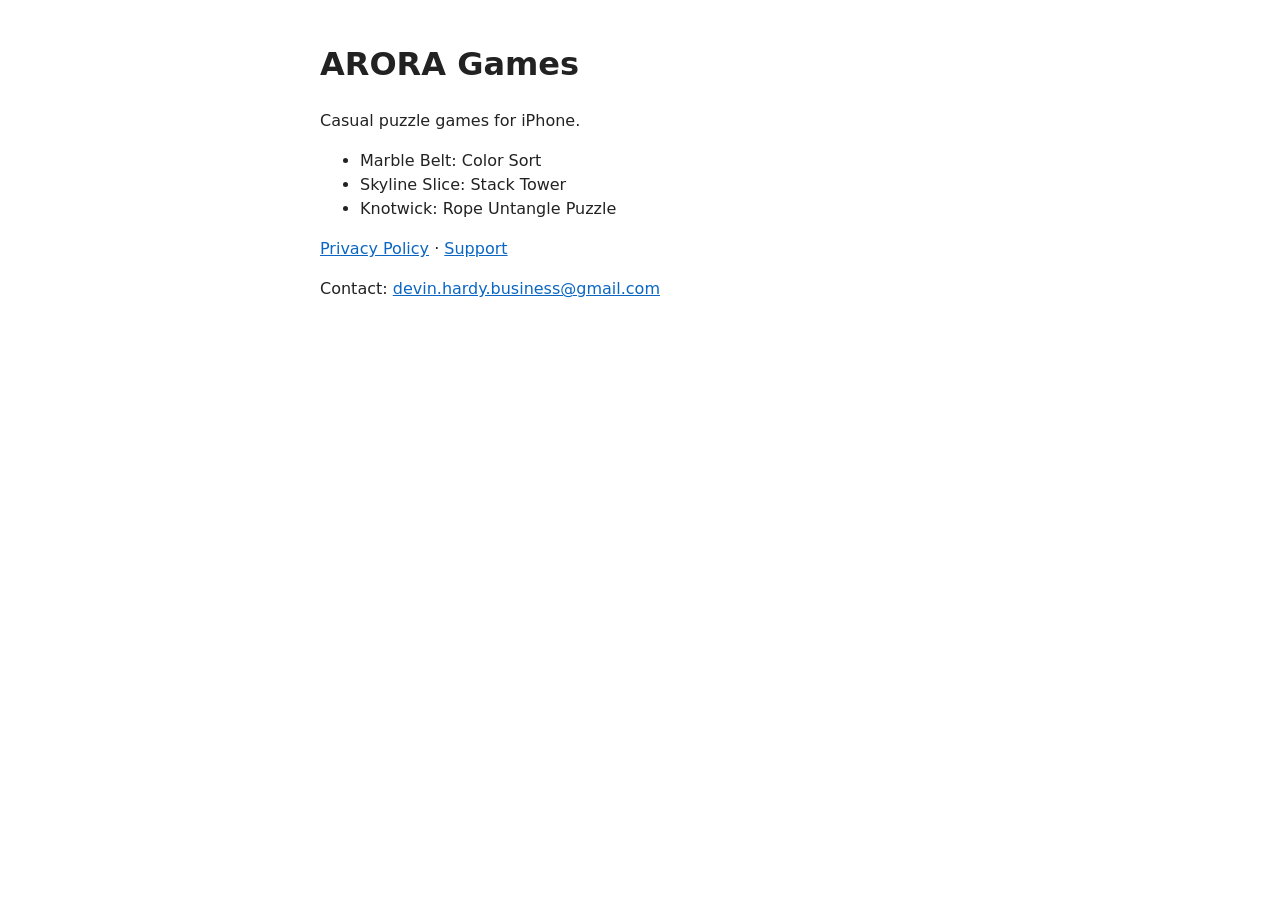
==== index.html @ ef2a5edf "Add privacy and support pages" ====
<!doctype html><html lang="en"><head><meta charset="utf-8"><meta name="viewport" content="width=device-width,initial-scale=1"><title>ARORA Games</title>
<style>body{font-family:-apple-system,system-ui,sans-serif;max-width:640px;margin:40px auto;padding:0 20px;line-height:1.5;color:#222}a{color:#0a66c2}</style></head>
<body><h1>ARORA Games</h1><p>Casual puzzle games for iPhone.</p>
<ul><li>Marble Belt: Color Sort</li><li>Skyline Slice: Stack Tower</li><li>Knotwick: Rope Untangle Puzzle</li></ul>
<p><a href="privacy.html">Privacy Policy</a> · <a href="support.html">Support</a></p>
<p>Contact: <a href="mailto:devin.hardy.business@gmail.com">devin.hardy.business@gmail.com</a></p></body></html>
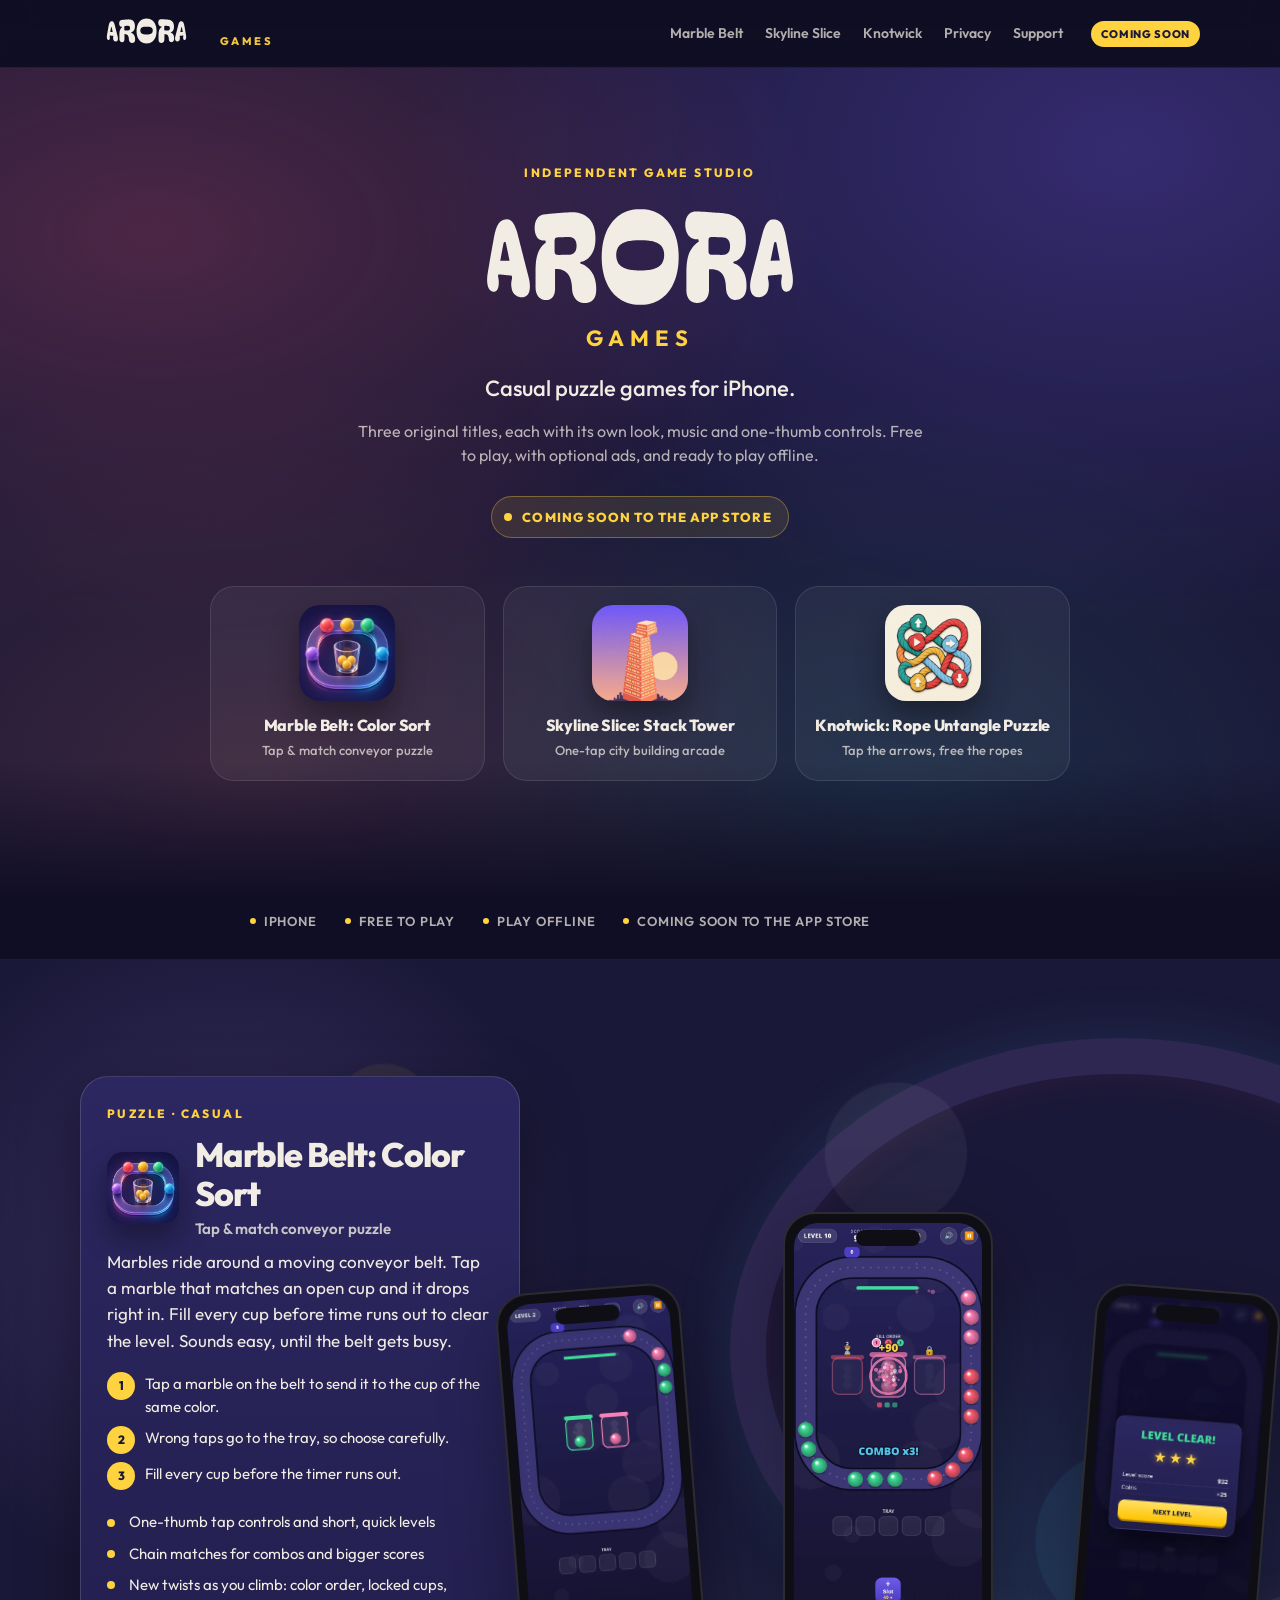
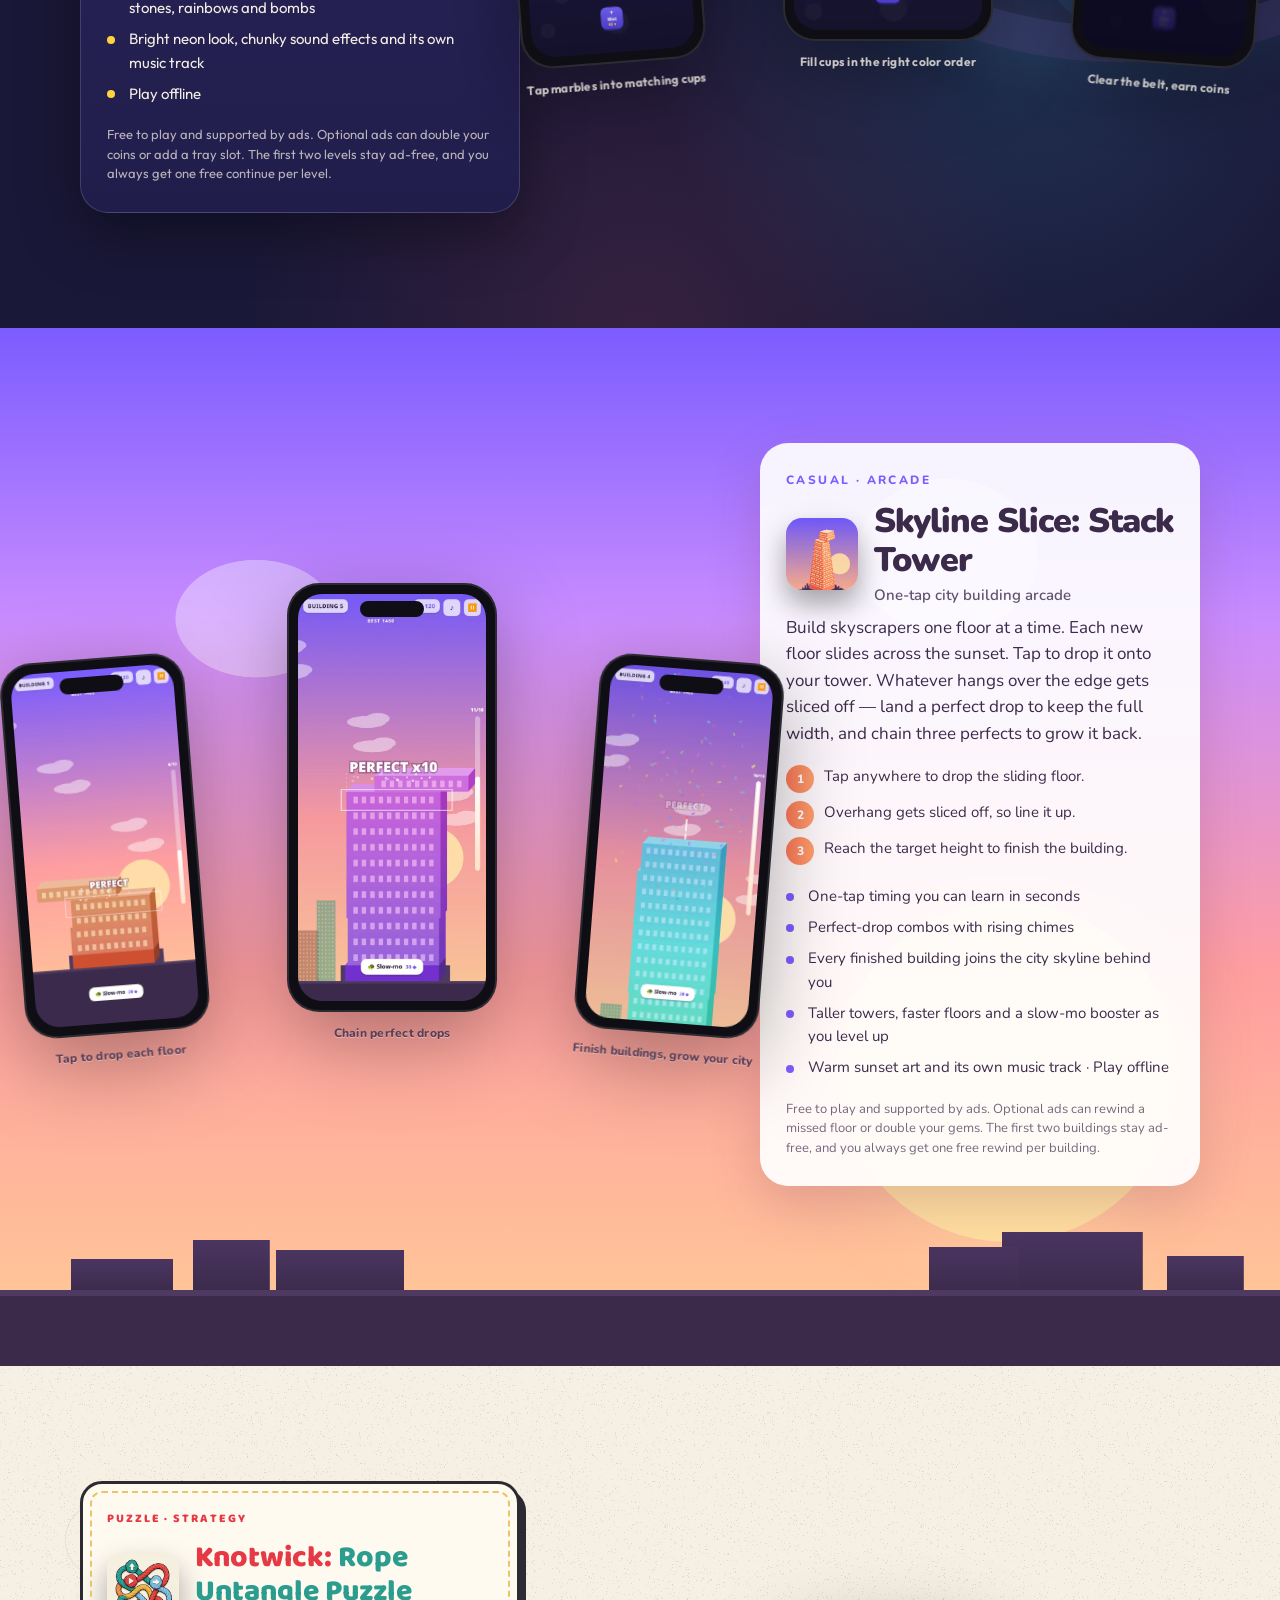
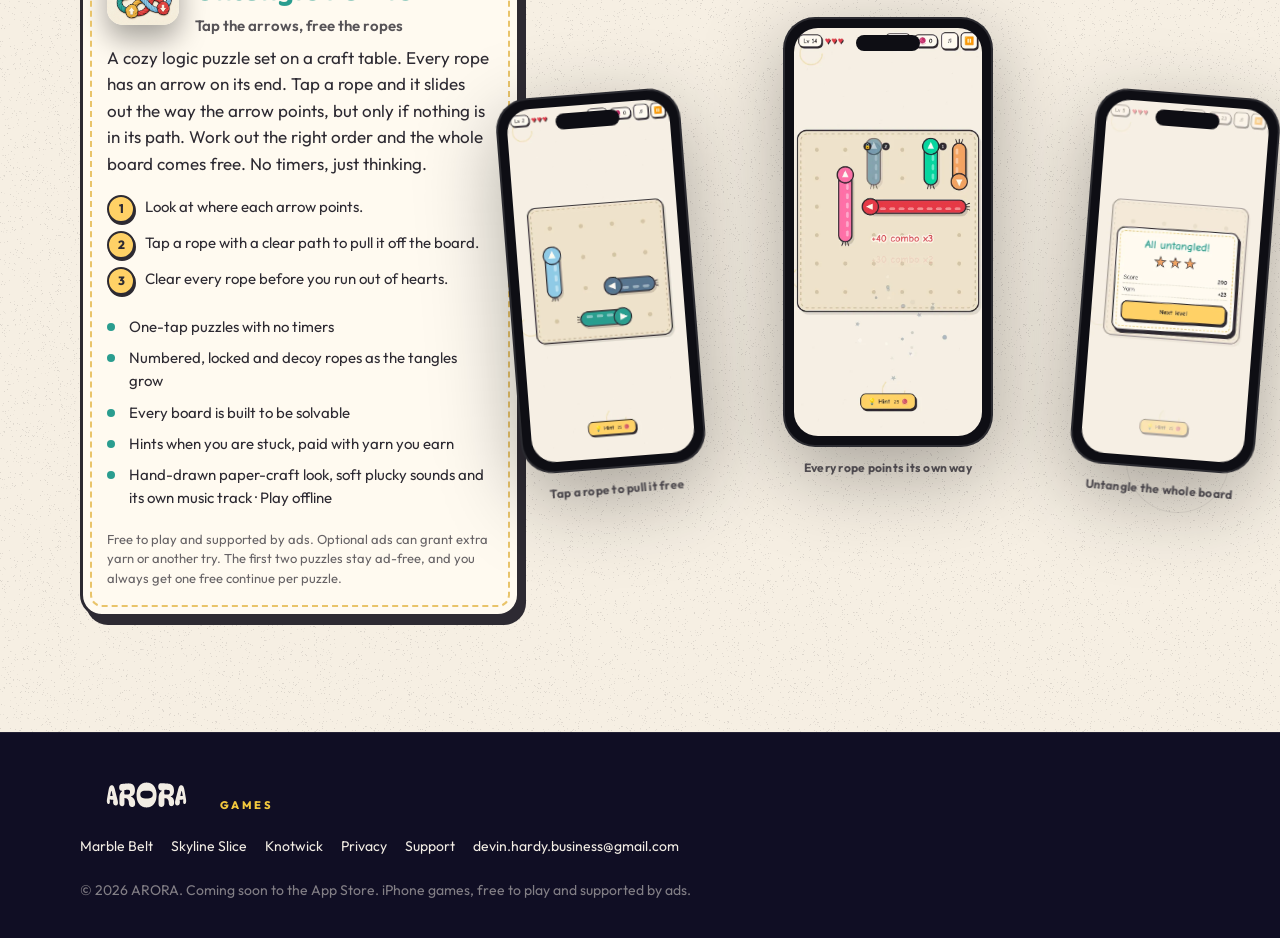
==== commit 5f6a1c6b: "Redesign site" ====
--- a/index.html
+++ b/index.html
@@ -1,6 +1,277 @@
-<!doctype html><html lang="en"><head><meta charset="utf-8"><meta name="viewport" content="width=device-width,initial-scale=1"><title>ARORA Games</title>
-<style>body{font-family:-apple-system,system-ui,sans-serif;max-width:640px;margin:40px auto;padding:0 20px;line-height:1.5;color:#222}a{color:#0a66c2}</style></head>
-<body><h1>ARORA Games</h1><p>Casual puzzle games for iPhone.</p>
-<ul><li>Marble Belt: Color Sort</li><li>Skyline Slice: Stack Tower</li><li>Knotwick: Rope Untangle Puzzle</li></ul>
-<p><a href="privacy.html">Privacy Policy</a> · <a href="support.html">Support</a></p>
-<p>Contact: <a href="mailto:devin.hardy.business@gmail.com">devin.hardy.business@gmail.com</a></p></body></html>
+<!doctype html>
+<html lang="en">
+<head>
+  <meta charset="utf-8">
+  <meta name="viewport" content="width=device-width, initial-scale=1">
+  <title>ARORA Games — Casual puzzles for iPhone</title>
+  <meta name="description" content="ARORA Games makes original casual puzzle games for iPhone: Marble Belt, Skyline Slice and Knotwick. Coming soon to the App Store.">
+  <link rel="canonical" href="https://1arora1.github.io/">
+  <meta property="og:type" content="website">
+  <meta property="og:title" content="ARORA Games — Casual puzzles for iPhone">
+  <meta property="og:description" content="Three original casual puzzle games for iPhone. Coming soon to the App Store.">
+  <meta property="og:url" content="https://1arora1.github.io/">
+  <meta property="og:image" content="https://1arora1.github.io/og.jpg">
+  <meta name="twitter:card" content="summary_large_image">
+  <meta name="theme-color" content="#1a1838">
+  <link rel="icon" href="favicon.svg" type="image/svg+xml">
+  <link rel="icon" href="favicon-32.png" sizes="32x32" type="image/png">
+  <link rel="apple-touch-icon" href="apple-touch-icon.png">
+  <link rel="preconnect" href="https://fonts.googleapis.com">
+  <link rel="preconnect" href="https://fonts.gstatic.com" crossorigin>
+  <link href="https://fonts.googleapis.com/css2?family=Baloo+2:wght@700;800&family=Nunito:wght@600;700;800;900&family=Outfit:wght@400;500;600;700;800&display=swap" rel="stylesheet">
+  <link rel="stylesheet" href="site.css">
+</head>
+<body>
+  <a class="skip" href="#main">Skip to content</a>
+  <header class="nav">
+    <div class="nav-inner">
+      <a class="brand" href="index.html" aria-label="ARORA Games home">
+        <span class="wordmark" aria-hidden="true"></span>
+        <small>Games</small>
+      </a>
+      <button class="nav-toggle" type="button" aria-expanded="false" aria-controls="nav-links" aria-label="Open menu"><span></span></button>
+      <ul class="nav-links" id="nav-links">
+        <li><a href="#marble-belt">Marble Belt</a></li>
+        <li><a href="#skyline-slice">Skyline Slice</a></li>
+        <li><a href="#knotwick">Knotwick</a></li>
+        <li><a href="privacy.html">Privacy</a></li>
+        <li><a href="support.html">Support</a></li>
+        <li><span class="soon-chip">Coming soon</span></li>
+      </ul>
+    </div>
+  </header>
+
+  <main id="main">
+    <section class="hero">
+      <div class="wrap hero-inner">
+        <p class="kicker">Independent game studio</p>
+        <div class="wordmark wordmark-lg hero-mark" role="img" aria-label="ARORA"></div>
+        <h1>Games</h1>
+        <p class="lede">Casual puzzle games for iPhone.</p>
+        <p class="sublede">Three original titles, each with its own look, music and one-thumb controls. Free to play, with optional ads, and ready to play offline.</p>
+        <p class="badge-soon"><span class="dot" aria-hidden="true"></span> Coming soon to the App Store</p>
+        <ul class="game-jump" id="games">
+          <li class="reveal">
+            <a href="#marble-belt">
+              <img class="icon-app" src="icon-marble-belt.webp" width="96" height="96" alt="">
+              <div>
+                <strong>Marble Belt: Color Sort</strong>
+                <span>Tap &amp; match conveyor puzzle</span>
+              </div>
+            </a>
+          </li>
+          <li class="reveal">
+            <a href="#skyline-slice">
+              <img class="icon-app" src="icon-skyline-slice.webp" width="96" height="96" alt="">
+              <div>
+                <strong>Skyline Slice: Stack Tower</strong>
+                <span>One-tap city building arcade</span>
+              </div>
+            </a>
+          </li>
+          <li class="reveal">
+            <a href="#knotwick">
+              <img class="icon-app" src="icon-knotwick.webp" width="96" height="96" alt="">
+              <div>
+                <strong>Knotwick: Rope Untangle Puzzle</strong>
+                <span>Tap the arrows, free the ropes</span>
+              </div>
+            </a>
+          </li>
+        </ul>
+      </div>
+    </section>
+
+    <div class="facts">
+      <ul class="wrap">
+        <li>iPhone</li>
+        <li>Free to play</li>
+        <li>Play offline</li>
+        <li>Coming soon to the App Store</li>
+      </ul>
+    </div>
+
+    <section class="game theme-mb" id="marble-belt" aria-labelledby="mb-title">
+      <div class="belt" aria-hidden="true"></div>
+      <div class="bokeh" aria-hidden="true"></div>
+      <div class="wrap game-grid">
+        <div class="copy">
+          <p class="kicker">Puzzle · Casual</p>
+          <div class="game-head">
+            <img class="icon-app" src="icon-marble-belt.webp" width="72" height="72" alt="">
+            <div>
+              <h2 id="mb-title">Marble Belt: Color Sort</h2>
+              <p>Tap &amp; match conveyor puzzle</p>
+            </div>
+          </div>
+          <p class="deck">Marbles ride around a moving conveyor belt. Tap a marble that matches an open cup and it drops right in. Fill every cup before time runs out to clear the level. Sounds easy, until the belt gets busy.</p>
+          <ol class="howto">
+            <li><span class="n">1</span><span>Tap a marble on the belt to send it to the cup of the same color.</span></li>
+            <li><span class="n">2</span><span>Wrong taps go to the tray, so choose carefully.</span></li>
+            <li><span class="n">3</span><span>Fill every cup before the timer runs out.</span></li>
+          </ol>
+          <ul class="features">
+            <li>One-thumb tap controls and short, quick levels</li>
+            <li>Chain matches for combos and bigger scores</li>
+            <li>New twists as you climb: color order, locked cups, stones, rainbows and bombs</li>
+            <li>Bright neon look, chunky sound effects and its own music track</li>
+            <li>Play offline</li>
+          </ul>
+          <p class="fine">Free to play and supported by ads. Optional ads can double your coins or add a tray slot. The first two levels stay ad-free, and you always get one free continue per level.</p>
+        </div>
+        <div class="phones" aria-label="Marble Belt screenshots">
+          <figure class="device">
+            <div class="frame">
+              <span class="island" aria-hidden="true"></span>
+              <img src="mb-1.webp" width="540" height="1173" alt="Marble Belt: colored marbles travel a neon conveyor around two matching cups.">
+            </div>
+            <figcaption>Tap marbles into matching cups</figcaption>
+          </figure>
+          <figure class="device">
+            <div class="frame">
+              <span class="island" aria-hidden="true"></span>
+              <img src="mb-3.webp" width="540" height="1173" alt="Marble Belt: numbered cups that must be filled in color order.">
+            </div>
+            <figcaption>Fill cups in the right color order</figcaption>
+          </figure>
+          <figure class="device">
+            <div class="frame">
+              <span class="island" aria-hidden="true"></span>
+              <img src="mb-5.webp" width="540" height="1173" alt="Marble Belt: a cleared belt and coins earned after a win.">
+            </div>
+            <figcaption>Clear the belt, earn coins</figcaption>
+          </figure>
+        </div>
+      </div>
+    </section>
+
+    <section class="game theme-sky" id="skyline-slice" aria-labelledby="sky-title">
+      <div class="clouds" aria-hidden="true"></div>
+      <div class="sun" aria-hidden="true"></div>
+      <div class="skyline-sil" aria-hidden="true"></div>
+      <div class="ground" aria-hidden="true"></div>
+      <div class="wrap game-grid flip">
+        <div class="copy">
+          <p class="kicker">Casual · Arcade</p>
+          <div class="game-head">
+            <img class="icon-app" src="icon-skyline-slice.webp" width="72" height="72" alt="">
+            <div>
+              <h2 id="sky-title">Skyline Slice: Stack Tower</h2>
+              <p>One-tap city building arcade</p>
+            </div>
+          </div>
+          <p class="deck">Build skyscrapers one floor at a time. Each new floor slides across the sunset. Tap to drop it onto your tower. Whatever hangs over the edge gets sliced off — land a perfect drop to keep the full width, and chain three perfects to grow it back.</p>
+          <ol class="howto">
+            <li><span class="n">1</span><span>Tap anywhere to drop the sliding floor.</span></li>
+            <li><span class="n">2</span><span>Overhang gets sliced off, so line it up.</span></li>
+            <li><span class="n">3</span><span>Reach the target height to finish the building.</span></li>
+          </ol>
+          <ul class="features">
+            <li>One-tap timing you can learn in seconds</li>
+            <li>Perfect-drop combos with rising chimes</li>
+            <li>Every finished building joins the city skyline behind you</li>
+            <li>Taller towers, faster floors and a slow-mo booster as you level up</li>
+            <li>Warm sunset art and its own music track · Play offline</li>
+          </ul>
+          <p class="fine">Free to play and supported by ads. Optional ads can rewind a missed floor or double your gems. The first two buildings stay ad-free, and you always get one free rewind per building.</p>
+        </div>
+        <div class="phones" aria-label="Skyline Slice screenshots">
+          <figure class="device">
+            <div class="frame">
+              <span class="island" aria-hidden="true"></span>
+              <img src="sky-1.webp" width="540" height="1173" alt="Skyline Slice: a coral tower against a sunset sky, with a perfect drop.">
+            </div>
+            <figcaption>Tap to drop each floor</figcaption>
+          </figure>
+          <figure class="device">
+            <div class="frame">
+              <span class="island" aria-hidden="true"></span>
+              <img src="sky-3.webp" width="540" height="1173" alt="Skyline Slice: chaining perfect drops to keep the tower wide.">
+            </div>
+            <figcaption>Chain perfect drops</figcaption>
+          </figure>
+          <figure class="device">
+            <div class="frame">
+              <span class="island" aria-hidden="true"></span>
+              <img src="sky-5.webp" width="540" height="1173" alt="Skyline Slice: a finished building joining a growing city skyline.">
+            </div>
+            <figcaption>Finish buildings, grow your city</figcaption>
+          </figure>
+        </div>
+      </div>
+    </section>
+
+    <section class="game theme-kn" id="knotwick" aria-labelledby="kn-title">
+      <div class="doodle" aria-hidden="true"></div>
+      <div class="wrap game-grid">
+        <div class="copy">
+          <p class="kicker">Puzzle · Strategy</p>
+          <div class="game-head">
+            <img class="icon-app" src="icon-knotwick.webp" width="72" height="72" alt="">
+            <div>
+              <h2 id="kn-title">Knotwick: <span>Rope Untangle Puzzle</span></h2>
+              <p>Tap the arrows, free the ropes</p>
+            </div>
+          </div>
+          <p class="deck">A cozy logic puzzle set on a craft table. Every rope has an arrow on its end. Tap a rope and it slides out the way the arrow points, but only if nothing is in its path. Work out the right order and the whole board comes free. No timers, just thinking.</p>
+          <ol class="howto">
+            <li><span class="n">1</span><span>Look at where each arrow points.</span></li>
+            <li><span class="n">2</span><span>Tap a rope with a clear path to pull it off the board.</span></li>
+            <li><span class="n">3</span><span>Clear every rope before you run out of hearts.</span></li>
+          </ol>
+          <ul class="features">
+            <li>One-tap puzzles with no timers</li>
+            <li>Numbered, locked and decoy ropes as the tangles grow</li>
+            <li>Every board is built to be solvable</li>
+            <li>Hints when you are stuck, paid with yarn you earn</li>
+            <li>Hand-drawn paper-craft look, soft plucky sounds and its own music track · Play offline</li>
+          </ul>
+          <p class="fine">Free to play and supported by ads. Optional ads can grant extra yarn or another try. The first two puzzles stay ad-free, and you always get one free continue per puzzle.</p>
+        </div>
+        <div class="phones" aria-label="Knotwick screenshots">
+          <figure class="device">
+            <div class="frame">
+              <span class="island" aria-hidden="true"></span>
+              <img src="kn-1.webp" width="540" height="1173" alt="Knotwick: three colored ropes with arrows on a stitched craft board.">
+            </div>
+            <figcaption>Tap a rope to pull it free</figcaption>
+          </figure>
+          <figure class="device">
+            <div class="frame">
+              <span class="island" aria-hidden="true"></span>
+              <img src="kn-3.webp" width="540" height="1173" alt="Knotwick: ropes pointing in mixed directions on a later board.">
+            </div>
+            <figcaption>Every rope points its own way</figcaption>
+          </figure>
+          <figure class="device">
+            <div class="frame">
+              <span class="island" aria-hidden="true"></span>
+              <img src="kn-5.webp" width="540" height="1173" alt="Knotwick: a larger tangle cleared from the craft table.">
+            </div>
+            <figcaption>Untangle the whole board</figcaption>
+          </figure>
+        </div>
+      </div>
+    </section>
+  </main>
+
+  <footer class="footer">
+    <div class="wrap footer-inner">
+      <a class="brand" href="index.html" aria-label="ARORA Games home">
+        <span class="wordmark" aria-hidden="true"></span>
+        <small>Games</small>
+      </a>
+      <nav class="footer-links" aria-label="Footer">
+        <a href="#marble-belt">Marble Belt</a>
+        <a href="#skyline-slice">Skyline Slice</a>
+        <a href="#knotwick">Knotwick</a>
+        <a href="privacy.html">Privacy</a>
+        <a href="support.html">Support</a>
+        <a href="mailto:devin.hardy.business@gmail.com">devin.hardy.business@gmail.com</a>
+      </nav>
+      <p class="legal">© 2026 ARORA. Coming soon to the App Store. iPhone games, free to play and supported by ads.</p>
+    </div>
+  </footer>
+  <script src="site.js"></script>
+</body>
+</html>
--- a/site.css
+++ b/site.css
@@ -0,0 +1,860 @@
+/* ARORA Games — studio site */
+
+:root {
+  --studio: #1a1838;
+  --studio-deep: #100e24;
+  --studio-card: #2c2760;
+  --cream: #f2ede4;
+  --cream-dim: rgba(242, 237, 228, .72);
+  --gold: #ffd23f;
+  --gold-deep: #ffc300;
+  --ink: #1a1838;
+  --mb-pink: #ff5d73;
+  --mb-cyan: #4cc9f0;
+  --mb-lilac: #b388ff;
+  --mb-green: #3ddc97;
+  --mb-purple: #6c5ce7;
+  --sky-coral: #ff7a59;
+  --sky-coral-2: #ff9e6d;
+  --sky-purple: #7b5cff;
+  --sky-plum: #3b2a4a;
+  --sky-peach: #ffb38a;
+  --sky-sun: #ffe3a0;
+  --sky-mid: #ff9ea0;
+  --sky-top: #7b5cff;
+  --sky-bot: #ffcd96;
+  --kn-paper: #f6efe3;
+  --kn-ink: #2d2a32;
+  --kn-red: #e63946;
+  --kn-teal: #2a9d8f;
+  --kn-yellow: #ffd166;
+  --kn-board: #efe2cb;
+  --kn-cream: #fffaf0;
+  --font: "Outfit", system-ui, -apple-system, "Segoe UI", sans-serif;
+  --font-sky: "Nunito", "Outfit", system-ui, sans-serif;
+  --font-kn: "Baloo 2", "Outfit", ui-rounded, system-ui, sans-serif;
+  --wrap: 1120px;
+  --nav-h: 68px;
+  --ease: cubic-bezier(.22, 1, .36, 1);
+  --shadow-phone: 0 28px 60px rgba(0, 0, 0, .38);
+}
+
+*,
+*::before,
+*::after { box-sizing: border-box; }
+
+html { scroll-behavior: smooth; scroll-padding-top: calc(var(--nav-h) + 12px); }
+
+body {
+  margin: 0;
+  font-family: var(--font);
+  font-size: 17px;
+  line-height: 1.55;
+  color: var(--cream);
+  background: var(--studio-deep);
+  -webkit-font-smoothing: antialiased;
+  text-rendering: optimizeLegibility;
+  overflow-x: hidden;
+}
+
+img { max-width: 100%; height: auto; display: block; }
+
+a { color: inherit; }
+
+:focus-visible {
+  outline: 2px solid var(--gold);
+  outline-offset: 3px;
+}
+
+.skip {
+  position: absolute;
+  left: 12px;
+  top: -48px;
+  z-index: 80;
+  background: var(--gold);
+  color: var(--studio);
+  font-weight: 800;
+  padding: 8px 14px;
+  border-radius: 8px;
+}
+.skip:focus { top: 12px; }
+
+/* ---------- Wordmark ---------- */
+.wordmark {
+  display: inline-block;
+  width: 132px;
+  height: 28px;
+  background: currentColor;
+  -webkit-mask: url("arora-wordmark.svg") center / contain no-repeat;
+  mask: url("arora-wordmark.svg") center / contain no-repeat;
+  vertical-align: middle;
+}
+.wordmark-lg {
+  width: min(86vw, 420px);
+  height: clamp(56px, 14vw, 108px);
+}
+
+/* ---------- Nav ---------- */
+.nav {
+  position: sticky;
+  top: 0;
+  z-index: 50;
+  height: var(--nav-h);
+  display: flex;
+  align-items: center;
+  background: rgba(16, 14, 36, .86);
+  backdrop-filter: blur(16px);
+  -webkit-backdrop-filter: blur(16px);
+  border-bottom: 1px solid rgba(255, 255, 255, .08);
+}
+.nav-inner {
+  width: min(100% - 32px, var(--wrap));
+  margin: 0 auto;
+  display: flex;
+  align-items: center;
+  justify-content: space-between;
+  gap: 16px;
+}
+.brand {
+  display: flex;
+  align-items: baseline;
+  gap: 8px;
+  color: var(--cream);
+  text-decoration: none;
+  flex-shrink: 0;
+}
+.brand small {
+  font-size: 11px;
+  font-weight: 800;
+  letter-spacing: .22em;
+  text-transform: uppercase;
+  color: var(--gold);
+  opacity: .95;
+}
+.nav-links {
+  display: flex;
+  align-items: center;
+  gap: 4px 18px;
+  list-style: none;
+  margin: 0;
+  padding: 0;
+  font-size: 14px;
+  font-weight: 600;
+}
+.nav-links a {
+  text-decoration: none;
+  color: var(--cream-dim);
+  padding: 6px 2px;
+  transition: color .2s;
+}
+.nav-links a:hover { color: var(--cream); }
+.nav-links .soon-chip {
+  margin-left: 8px;
+  font-size: 11px;
+  font-weight: 800;
+  letter-spacing: .06em;
+  text-transform: uppercase;
+  color: var(--studio);
+  background: var(--gold);
+  border-radius: 999px;
+  padding: 6px 10px;
+}
+.nav-toggle {
+  display: none;
+  width: 44px;
+  height: 44px;
+  border: 0;
+  background: transparent;
+  color: var(--cream);
+  border-radius: 10px;
+  cursor: pointer;
+}
+.nav-toggle span,
+.nav-toggle span::before,
+.nav-toggle span::after {
+  display: block;
+  width: 20px;
+  height: 2px;
+  background: currentColor;
+  position: relative;
+  margin: 0 auto;
+  border-radius: 1px;
+}
+.nav-toggle span::before,
+.nav-toggle span::after {
+  content: "";
+  position: absolute;
+  left: 0;
+}
+.nav-toggle span::before { top: -6px; }
+.nav-toggle span::after { top: 6px; }
+
+.nav.is-open .nav-toggle span { background: transparent; }
+.nav.is-open .nav-toggle span::before { top: 0; transform: rotate(45deg); }
+.nav.is-open .nav-toggle span::after { top: 0; transform: rotate(-45deg); }
+.nav-toggle span,
+.nav-toggle span::before,
+.nav-toggle span::after { transition: transform .2s ease, top .2s ease, background .2s ease; }
+
+@media (max-width: 800px) {
+  .nav-toggle { display: block; }
+  .nav-links {
+    display: none;
+    position: absolute;
+    top: var(--nav-h);
+    left: 0;
+    right: 0;
+    flex-direction: column;
+    align-items: stretch;
+    gap: 0;
+    padding: 8px 16px 18px;
+    background: #100e24;
+    border-bottom: 1px solid rgba(255, 255, 255, .08);
+    box-shadow: 0 18px 36px rgba(0, 0, 0, .45);
+    z-index: 60;
+  }
+  .nav.is-open .nav-links { display: flex; }
+  .nav-links a { padding: 12px 8px; }
+  .nav-links .soon-chip { margin: 10px 8px 4px; text-align: center; align-self: flex-start; }
+}
+
+/* ---------- Shared layout ---------- */
+.wrap { width: min(100% - 40px, var(--wrap)); margin-inline: auto; }
+
+.kicker {
+  font-size: 12px;
+  font-weight: 800;
+  letter-spacing: .2em;
+  text-transform: uppercase;
+  margin: 0 0 12px;
+}
+
+/* ---------- Hero ---------- */
+.hero {
+  position: relative;
+  overflow: hidden;
+  padding: clamp(36px, 8vw, 96px) 0 clamp(56px, 10vw, 120px);
+  background:
+    radial-gradient(ellipse at 12% 20%, rgba(255, 93, 115, .22), transparent 42%),
+    radial-gradient(ellipse at 88% 10%, rgba(123, 92, 255, .28), transparent 45%),
+    radial-gradient(ellipse at 70% 90%, rgba(42, 157, 143, .16), transparent 40%),
+    radial-gradient(ellipse at 20% 85%, rgba(255, 122, 89, .14), transparent 40%),
+    var(--studio);
+}
+.hero::after {
+  content: "";
+  position: absolute;
+  inset: auto 0 0;
+  height: 140px;
+  background: linear-gradient(to bottom, transparent, var(--studio-deep));
+  pointer-events: none;
+}
+.hero-inner { position: relative; z-index: 1; text-align: center; }
+.hero .kicker { color: var(--gold); }
+.hero-mark { color: var(--cream); margin: 8px auto 10px; }
+.hero h1 {
+  margin: 0 0 18px;
+  font-size: clamp(18px, 2.4vw, 22px);
+  font-weight: 700;
+  letter-spacing: .28em;
+  text-transform: uppercase;
+  color: var(--gold);
+}
+.lede {
+  margin: 0 auto 14px;
+  max-width: 28em;
+  font-size: clamp(18px, 2.4vw, 22px);
+  font-weight: 500;
+  color: var(--cream);
+  line-height: 1.45;
+}
+.sublede {
+  margin: 0 auto 28px;
+  max-width: 36em;
+  color: var(--cream-dim);
+  font-size: 16px;
+}
+.badge-soon {
+  display: inline-flex;
+  align-items: center;
+  gap: 10px;
+  margin: 0 auto 48px;
+  padding: 10px 16px 10px 12px;
+  border-radius: 999px;
+  border: 1px solid rgba(255, 210, 63, .35);
+  background: rgba(255, 210, 63, .1);
+  color: var(--gold);
+  font-size: 13px;
+  font-weight: 800;
+  letter-spacing: .08em;
+  text-transform: uppercase;
+}
+.badge-soon .dot {
+  width: 8px;
+  height: 8px;
+  border-radius: 50%;
+  background: var(--gold);
+  box-shadow: 0 0 0 0 rgba(255, 210, 63, .7);
+  animation: pulse 2.2s ease-out infinite;
+}
+@keyframes pulse {
+  0% { box-shadow: 0 0 0 0 rgba(255, 210, 63, .55); }
+  70% { box-shadow: 0 0 0 10px rgba(255, 210, 63, 0); }
+  100% { box-shadow: 0 0 0 0 rgba(255, 210, 63, 0); }
+}
+
+.game-jump {
+  list-style: none;
+  margin: 0 auto;
+  padding: 0;
+  display: grid;
+  grid-template-columns: repeat(3, minmax(0, 1fr));
+  gap: 18px;
+  max-width: 860px;
+}
+.game-jump a {
+  text-decoration: none;
+  color: var(--cream);
+  display: flex;
+  flex-direction: column;
+  align-items: center;
+  gap: 12px;
+  padding: 18px 12px 20px;
+  border-radius: 24px;
+  background: rgba(255, 255, 255, .05);
+  border: 1px solid rgba(255, 255, 255, .1);
+  transition: transform .35s var(--ease), background .25s, border-color .25s;
+}
+.game-jump a:hover {
+  transform: translateY(-6px);
+  background: rgba(255, 255, 255, .09);
+  border-color: rgba(255, 255, 255, .2);
+}
+.icon-app {
+  width: 96px;
+  height: 96px;
+  border-radius: 22%;
+  object-fit: cover;
+  box-shadow: 0 14px 28px rgba(0, 0, 0, .35);
+}
+.game-jump strong {
+  display: block;
+  font-size: 16px;
+  font-weight: 800;
+  letter-spacing: -.01em;
+  text-align: center;
+}
+.game-jump span {
+  display: block;
+  margin-top: 2px;
+  font-size: 13px;
+  font-weight: 500;
+  color: var(--cream-dim);
+  text-align: center;
+}
+
+@media (max-width: 700px) {
+  .game-jump { grid-template-columns: 1fr; max-width: 400px; }
+  .game-jump a {
+    flex-direction: row;
+    text-align: left;
+    padding: 14px 16px;
+    gap: 16px;
+  }
+  .game-jump a > div { text-align: left; }
+  .game-jump strong, .game-jump span { text-align: left; }
+  .icon-app { width: 72px; height: 72px; }
+}
+
+/* ---------- Facts strip ---------- */
+.facts {
+  background: var(--studio-deep);
+  padding: 10px 0 28px;
+  border-bottom: 1px solid rgba(255, 255, 255, .06);
+}
+.facts ul {
+  list-style: none;
+  margin: 0;
+  padding: 0;
+  display: flex;
+  flex-wrap: wrap;
+  justify-content: center;
+  gap: 10px 28px;
+  color: var(--cream-dim);
+  font-size: 13px;
+  font-weight: 600;
+  letter-spacing: .06em;
+  text-transform: uppercase;
+}
+.facts li { display: flex; align-items: center; gap: 8px; }
+.facts li::before {
+  content: "";
+  width: 6px;
+  height: 6px;
+  border-radius: 50%;
+  background: var(--gold);
+  flex-shrink: 0;
+}
+
+/* ---------- Game sections ---------- */
+.game {
+  position: relative;
+  overflow: hidden;
+  padding: clamp(64px, 9vw, 120px) 0;
+}
+.game > .wrap {
+  position: relative;
+  z-index: 2;
+}
+.game-grid {
+  position: relative;
+  z-index: 2;
+  display: grid;
+  grid-template-columns: minmax(280px, 440px) minmax(0, 1fr);
+  gap: clamp(28px, 4.5vw, 56px);
+  align-items: center;
+}
+.game-grid.flip { grid-template-columns: minmax(0, 1fr) minmax(280px, 440px); }
+.game-grid.flip .copy { order: 2; }
+
+.game-head {
+  display: flex;
+  align-items: center;
+  gap: 16px;
+  margin-bottom: 8px;
+}
+.game-head .icon-app { width: 72px; height: 72px; flex-shrink: 0; }
+.game-head > div { min-width: 0; }
+.game-head h2 {
+  margin: 0;
+  font-size: clamp(24px, 3.1vw, 34px);
+  font-weight: 800;
+  letter-spacing: -.03em;
+  line-height: 1.15;
+}
+.theme-kn .game-head h2 {
+  font-size: clamp(22px, 2.8vw, 30px);
+  letter-spacing: 0;
+}
+.game-head p {
+  margin: 4px 0 0;
+  font-size: 15px;
+  font-weight: 600;
+  opacity: .8;
+}
+.deck {
+  margin: 0 0 18px;
+  font-size: 17px;
+  line-height: 1.55;
+}
+.howto { margin: 0 0 20px; padding: 0; list-style: none; }
+.howto li {
+  display: grid;
+  grid-template-columns: 28px 1fr;
+  gap: 10px;
+  align-items: start;
+  margin: 0 0 8px;
+  font-size: 15px;
+}
+.howto .n {
+  width: 28px;
+  height: 28px;
+  border-radius: 50%;
+  display: grid;
+  place-items: center;
+  font-size: 12px;
+  font-weight: 800;
+}
+.features {
+  display: grid;
+  gap: 8px;
+  margin: 0 0 20px;
+  padding: 0;
+  list-style: none;
+  font-size: 15px;
+}
+.features li {
+  padding-left: 22px;
+  position: relative;
+}
+.features li::before {
+  content: "";
+  position: absolute;
+  left: 0;
+  top: .55em;
+  width: 8px;
+  height: 8px;
+  border-radius: 50%;
+}
+.fine {
+  margin: 0;
+  font-size: 13px;
+  line-height: 1.5;
+  opacity: .72;
+}
+
+/* phones */
+.phones {
+  display: flex;
+  align-items: flex-end;
+  justify-content: center;
+  gap: 10px;
+  min-width: 0;
+  padding: 8px 4px 4px;
+  perspective: 900px;
+}
+.device {
+  position: relative;
+  width: 30%;
+  max-width: 200px;
+  flex: 0 0 auto;
+  filter: drop-shadow(0 24px 40px rgba(0, 0, 0, .32));
+  transition: transform .45s var(--ease);
+}
+.device:nth-child(1) { transform: rotate(-4.5deg) translateY(18px); }
+.device:nth-child(2) { width: 34%; max-width: 220px; z-index: 2; transform: translateY(-4px); }
+.device:nth-child(3) { transform: rotate(4.5deg) translateY(18px); }
+.device:hover { transform: translateY(-8px) rotate(0) scale(1.03); z-index: 3; }
+.device figcaption {
+  margin-top: 12px;
+  text-align: center;
+  font-size: 12px;
+  font-weight: 700;
+  letter-spacing: .02em;
+  opacity: .8;
+}
+.frame {
+  position: relative;
+  background: #0e0e14;
+  border-radius: 32px;
+  padding: 9px;
+  border: 2px solid rgba(255, 255, 255, .12);
+}
+.frame img {
+  width: 100%;
+  aspect-ratio: 1320 / 2868;
+  object-fit: cover;
+  border-radius: 24px;
+  background: #111;
+}
+.island {
+  position: absolute;
+  top: 16px;
+  left: 50%;
+  transform: translateX(-50%);
+  width: 64px;
+  height: 16px;
+  background: #0e0e14;
+  border-radius: 20px;
+  z-index: 2;
+}
+
+@media (max-width: 900px) {
+  .game-grid,
+  .game-grid.flip { grid-template-columns: 1fr; }
+  .game-grid.flip .copy { order: 0; }
+  .phones {
+    justify-content: flex-start;
+    overflow-x: auto;
+    scroll-snap-type: x mandatory;
+    gap: 16px;
+    padding: 12px 8px 28px;
+    margin: 0 -20px;
+    padding-left: 20px;
+    padding-right: 20px;
+    -webkit-overflow-scrolling: touch;
+  }
+  .device,
+  .device:nth-child(1),
+  .device:nth-child(2),
+  .device:nth-child(3) {
+    width: 210px;
+    transform: none;
+    scroll-snap-align: center;
+  }
+  .device:hover { transform: none; }
+}
+
+/* ---------- Marble Belt theme ---------- */
+.theme-mb {
+  color: var(--cream);
+  background:
+    radial-gradient(circle at 18% 30%, rgba(179, 136, 255, .2), transparent 28%),
+    radial-gradient(circle at 80% 70%, rgba(76, 201, 240, .14), transparent 30%),
+    radial-gradient(circle at 50% 100%, rgba(255, 93, 115, .12), transparent 34%),
+    #1a1838;
+}
+.theme-mb .kicker { color: var(--gold); }
+.theme-mb .copy {
+  background: linear-gradient(#2c2760, #211d4b);
+  border: 1px solid rgba(255, 255, 255, .15);
+  border-radius: 28px;
+  padding: 28px 26px;
+  box-shadow: 0 20px 60px rgba(0, 0, 0, .4);
+}
+.theme-mb .howto .n {
+  background: var(--gold);
+  color: var(--studio);
+}
+.theme-mb .features li::before { background: var(--gold); }
+.theme-mb .belt {
+  position: absolute;
+  right: -18%;
+  top: 8%;
+  width: min(70vw, 780px);
+  aspect-ratio: 1.25;
+  border-radius: 50%;
+  border: 36px solid rgba(179, 136, 255, .13);
+  box-shadow:
+    0 0 60px rgba(76, 201, 240, .12),
+    inset 0 0 40px rgba(255, 93, 115, .08);
+  pointer-events: none;
+}
+.theme-mb .bokeh {
+  position: absolute;
+  inset: 0;
+  pointer-events: none;
+  background:
+    radial-gradient(circle at 12% 70%, rgba(255, 255, 255, .06) 0 40px, transparent 42px),
+    radial-gradient(circle at 70% 20%, rgba(255, 255, 255, .05) 0 70px, transparent 72px),
+    radial-gradient(circle at 88% 60%, rgba(76, 201, 240, .08) 0 90px, transparent 92px),
+    radial-gradient(circle at 30% 16%, rgba(255, 210, 63, .07) 0 50px, transparent 52px);
+}
+
+/* ---------- Skyline Slice theme ---------- */
+.theme-sky {
+  color: var(--sky-plum);
+  background: linear-gradient(180deg, #7b5cff 0%, #c98cff 28%, #ff9ea0 62%, #ffcd96 100%);
+  font-family: var(--font-sky);
+  padding-bottom: clamp(120px, 16vw, 180px);
+}
+.theme-sky .kicker { color: var(--sky-purple); }
+.theme-sky .game-head h2 { font-weight: 900; color: var(--sky-plum); }
+.theme-sky .copy {
+  background: rgba(255, 255, 255, .92);
+  border-radius: 28px;
+  padding: 28px 26px;
+  box-shadow: 0 18px 50px rgba(120, 60, 90, .22);
+}
+.theme-sky .howto .n {
+  background: linear-gradient(90deg, #ff7a59, #ff9e6d);
+  color: #fff;
+}
+.theme-sky .features li::before { background: var(--sky-purple); }
+.theme-sky .fine { opacity: .7; color: var(--sky-plum); }
+.theme-sky .device figcaption {
+  color: #3b2a4a;
+  text-shadow: 0 1px 0 rgba(255,255,255,.45);
+  font-weight: 800;
+}
+.sun, .clouds, .ground, .skyline-sil { z-index: 0; }
+.sun {
+  position: absolute;
+  right: 8%;
+  bottom: 12%;
+  width: min(38vw, 340px);
+  aspect-ratio: 1;
+  border-radius: 50%;
+  background: rgba(255, 227, 160, .9);
+  box-shadow: 0 0 80px rgba(255, 227, 160, .45);
+  pointer-events: none;
+}
+.clouds {
+  position: absolute;
+  inset: 0;
+  pointer-events: none;
+  background:
+    radial-gradient(ellipse at 20% 28%, rgba(255, 255, 255, .35) 0 80px, transparent 81px),
+    radial-gradient(ellipse at 32% 30%, rgba(255, 255, 255, .28) 0 60px, transparent 61px),
+    radial-gradient(ellipse at 74% 22%, rgba(255, 255, 255, .3) 0 90px, transparent 91px);
+}
+.ground {
+  position: absolute;
+  left: 0;
+  right: 0;
+  bottom: 0;
+  height: 70px;
+  background: #3b2a4a;
+  pointer-events: none;
+}
+.ground::before {
+  content: "";
+  position: absolute;
+  left: 0;
+  right: 0;
+  top: -6px;
+  height: 6px;
+  background: #4e3a60;
+}
+.skyline-sil {
+  position: absolute;
+  left: 0;
+  right: 0;
+  bottom: 70px;
+  height: 80px;
+  pointer-events: none;
+  background:
+    linear-gradient(#4a3560, #3b2a4a) left 6% bottom / 8% 46% no-repeat,
+    linear-gradient(#4a3560, #3b2a4a) left 16% bottom / 6% 70% no-repeat,
+    linear-gradient(#4a3560, #3b2a4a) left 24% bottom / 10% 58% no-repeat,
+    linear-gradient(#4a3560, #3b2a4a) left 78% bottom / 7% 62% no-repeat,
+    linear-gradient(#4a3560, #3b2a4a) left 88% bottom / 11% 80% no-repeat,
+    linear-gradient(#4a3560, #3b2a4a) left 97% bottom / 6% 50% no-repeat;
+}
+
+/* ---------- Knotwick theme ---------- */
+.theme-kn {
+  color: var(--kn-ink);
+  background-color: var(--kn-paper);
+  background-image: url("paper-grain.png");
+  background-repeat: repeat;
+  font-family: var(--font-kn);
+}
+.theme-kn .kicker { color: var(--kn-red); letter-spacing: .16em; }
+.theme-kn .game-head h2 { font-weight: 800; color: var(--kn-red); letter-spacing: 0; }
+.theme-kn .game-head h2 span { color: var(--kn-teal); }
+.theme-kn .game-head p,
+.theme-kn .deck,
+.theme-kn .howto,
+.theme-kn .features,
+.theme-kn .fine { font-family: var(--font); }
+.theme-kn .copy {
+  background: var(--kn-cream);
+  border: 3px solid var(--kn-ink);
+  border-radius: 22px;
+  padding: 26px 24px;
+  box-shadow: 6px 8px 0 var(--kn-ink);
+  outline: 2px dashed #e9c46a;
+  outline-offset: -12px;
+}
+.theme-kn .howto .n {
+  background: var(--kn-yellow);
+  color: var(--kn-ink);
+  border: 2px solid var(--kn-ink);
+  box-shadow: 1px 2px 0 var(--kn-ink);
+}
+.theme-kn .features li::before { background: var(--kn-teal); }
+.theme-kn .doodle {
+  position: absolute;
+  inset: 0;
+  pointer-events: none;
+  background:
+    radial-gradient(circle at 8% 18%, transparent 36px, rgba(45, 42, 50, .08) 37px, transparent 38px),
+    radial-gradient(circle at 92% 72%, transparent 50px, rgba(45, 42, 50, .08) 51px, transparent 52px);
+}
+.theme-kn .device figcaption { font-family: var(--font); color: var(--kn-ink); }
+
+/* ---------- Footer ---------- */
+.footer {
+  background: var(--studio-deep);
+  color: var(--cream-dim);
+  padding: 48px 0 36px;
+  border-top: 1px solid rgba(255, 255, 255, .08);
+  font-size: 14px;
+}
+.footer-inner {
+  display: grid;
+  gap: 22px;
+}
+.footer .brand { color: var(--cream); }
+.footer nav, .footer-links {
+  display: flex;
+  flex-wrap: wrap;
+  gap: 8px 18px;
+}
+.footer a { color: var(--cream); text-decoration: none; }
+.footer a:hover { color: var(--gold); text-decoration: underline; text-underline-offset: 3px; }
+.legal { margin: 0; opacity: .7; }
+
+/* ---------- Inner pages (privacy / support) ---------- */
+.page {
+  background:
+    radial-gradient(ellipse at 10% 0%, rgba(255, 93, 115, .12), transparent 36%),
+    radial-gradient(ellipse at 90% 0%, rgba(123, 92, 255, .14), transparent 40%),
+    var(--studio-deep);
+  min-height: calc(100vh - var(--nav-h));
+  padding: 36px 0 72px;
+}
+.article {
+  width: min(100% - 40px, 760px);
+  margin: 0 auto;
+  background: #f7f4ee;
+  color: #222018;
+  border-radius: 28px;
+  padding: clamp(28px, 5vw, 52px);
+  box-shadow: 0 24px 60px rgba(0, 0, 0, .28);
+}
+.article h1 {
+  margin: 0 0 8px;
+  font-size: clamp(28px, 4vw, 36px);
+  font-weight: 800;
+  letter-spacing: -.03em;
+  color: var(--studio);
+  line-height: 1.15;
+}
+.article .meta {
+  margin: 0 0 24px;
+  color: #5c574c;
+  font-size: 15px;
+}
+.article h2 {
+  margin: 32px 0 10px;
+  font-size: 20px;
+  font-weight: 800;
+  color: var(--studio);
+}
+.article p, .article li {
+  font-size: 16px;
+  line-height: 1.6;
+  color: #2a271f;
+}
+.article p { margin: 0 0 12px; }
+.article ul { margin: 0 0 14px; padding-left: 1.2em; }
+.article li { margin: 6px 0; }
+.article a { color: #3a2ea0; }
+.article a:hover { color: #1a1838; }
+.crumb {
+  display: inline-block;
+  margin-bottom: 18px;
+  font-size: 13px;
+  font-weight: 700;
+  letter-spacing: .06em;
+  text-transform: uppercase;
+  color: #6a6458;
+  text-decoration: none;
+}
+.crumb:hover { color: var(--studio); }
+
+/* ---------- Motion ---------- */
+.js .reveal {
+  opacity: 0;
+  transform: translateY(18px);
+  animation: rise .8s var(--ease) forwards;
+}
+.js .reveal:nth-child(2) { animation-delay: .08s; }
+.js .reveal:nth-child(3) { animation-delay: .16s; }
+@keyframes rise {
+  to { opacity: 1; transform: none; }
+}
+
+@media (prefers-reduced-motion: reduce) {
+  html { scroll-behavior: auto; }
+  .badge-soon .dot,
+  .js .reveal,
+  .device { animation: none !important; transition: none !important; }
+  .js .reveal { opacity: 1; transform: none; }
+  .game-jump a:hover, .device:hover { transform: none; }
+}
+
+@media (max-width: 600px) {
+  .article { padding: 24px 20px; }
+  .theme-kn .copy { outline-offset: -10px; padding: 22px 16px; }
+  .facts ul {
+    display: grid;
+    grid-template-columns: 1fr 1fr;
+    gap: 10px 12px;
+    justify-items: center;
+    align-items: start;
+    text-align: left;
+  }
+}
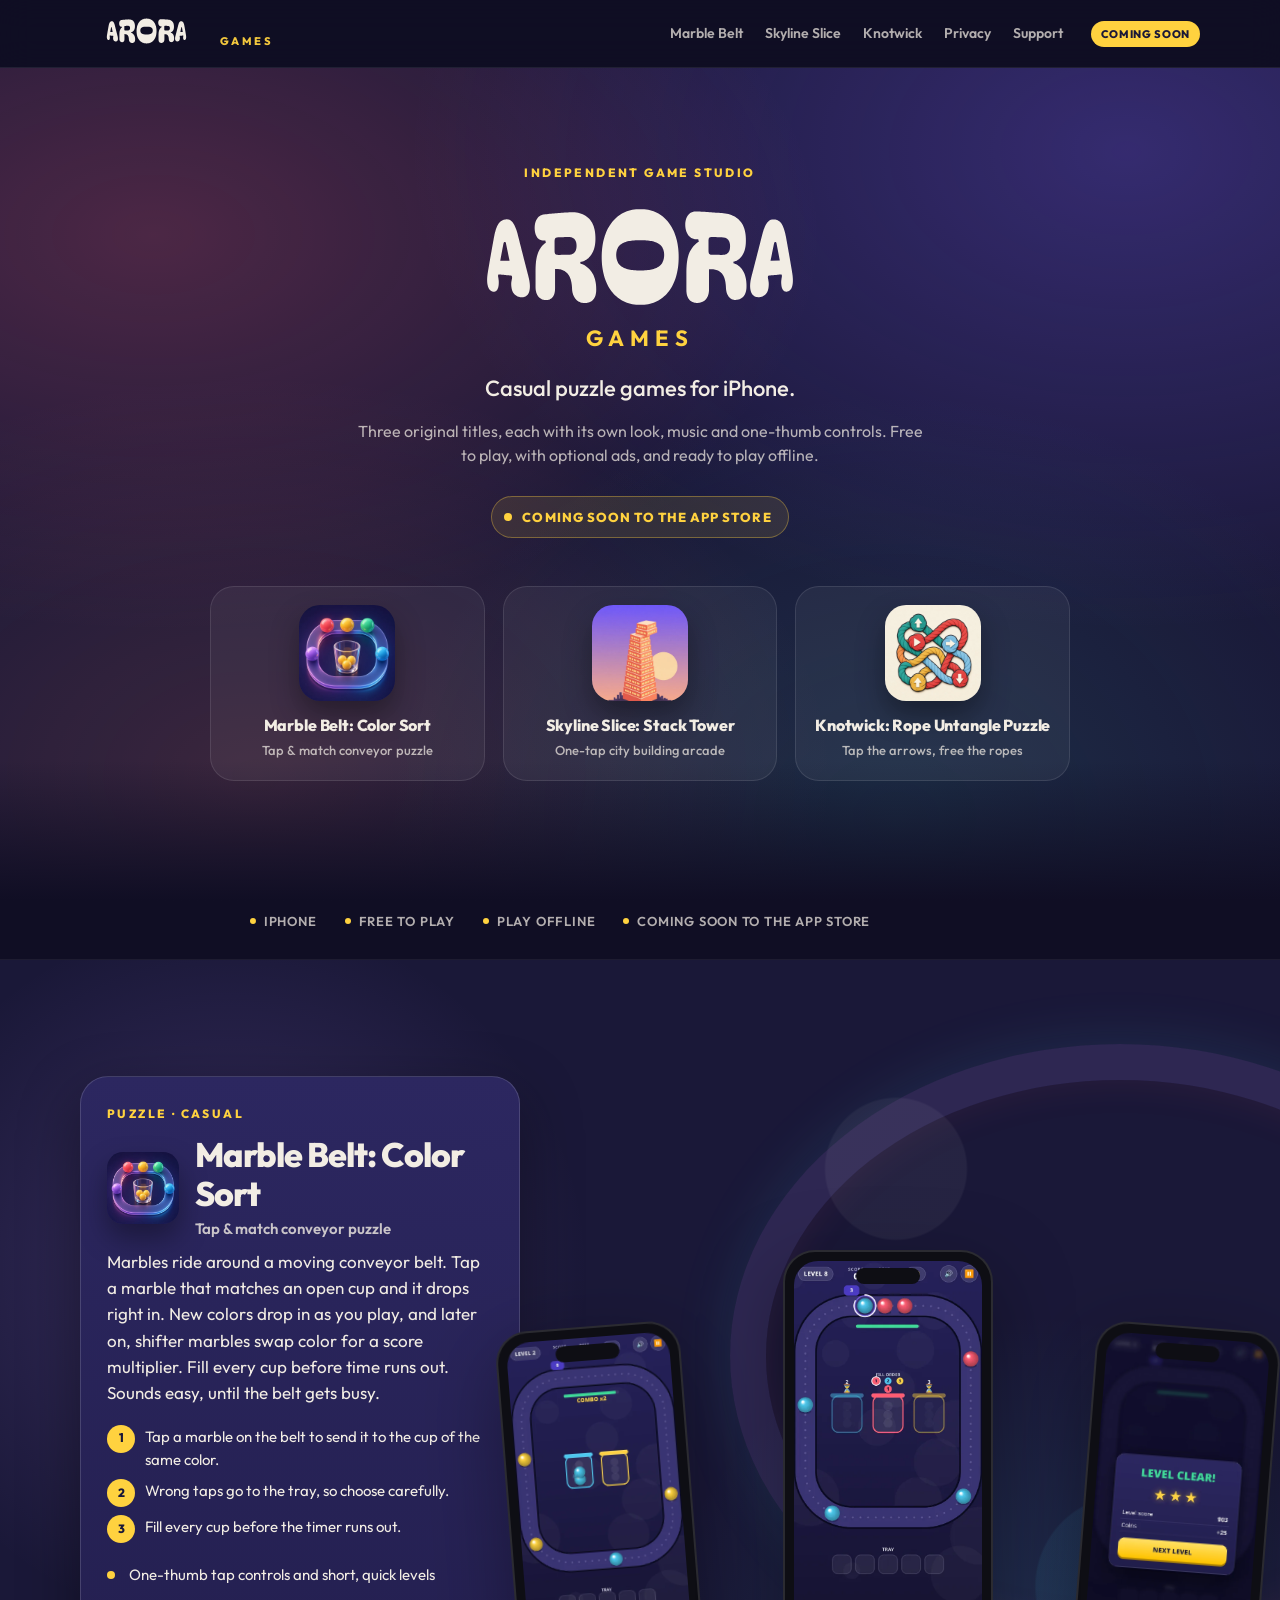
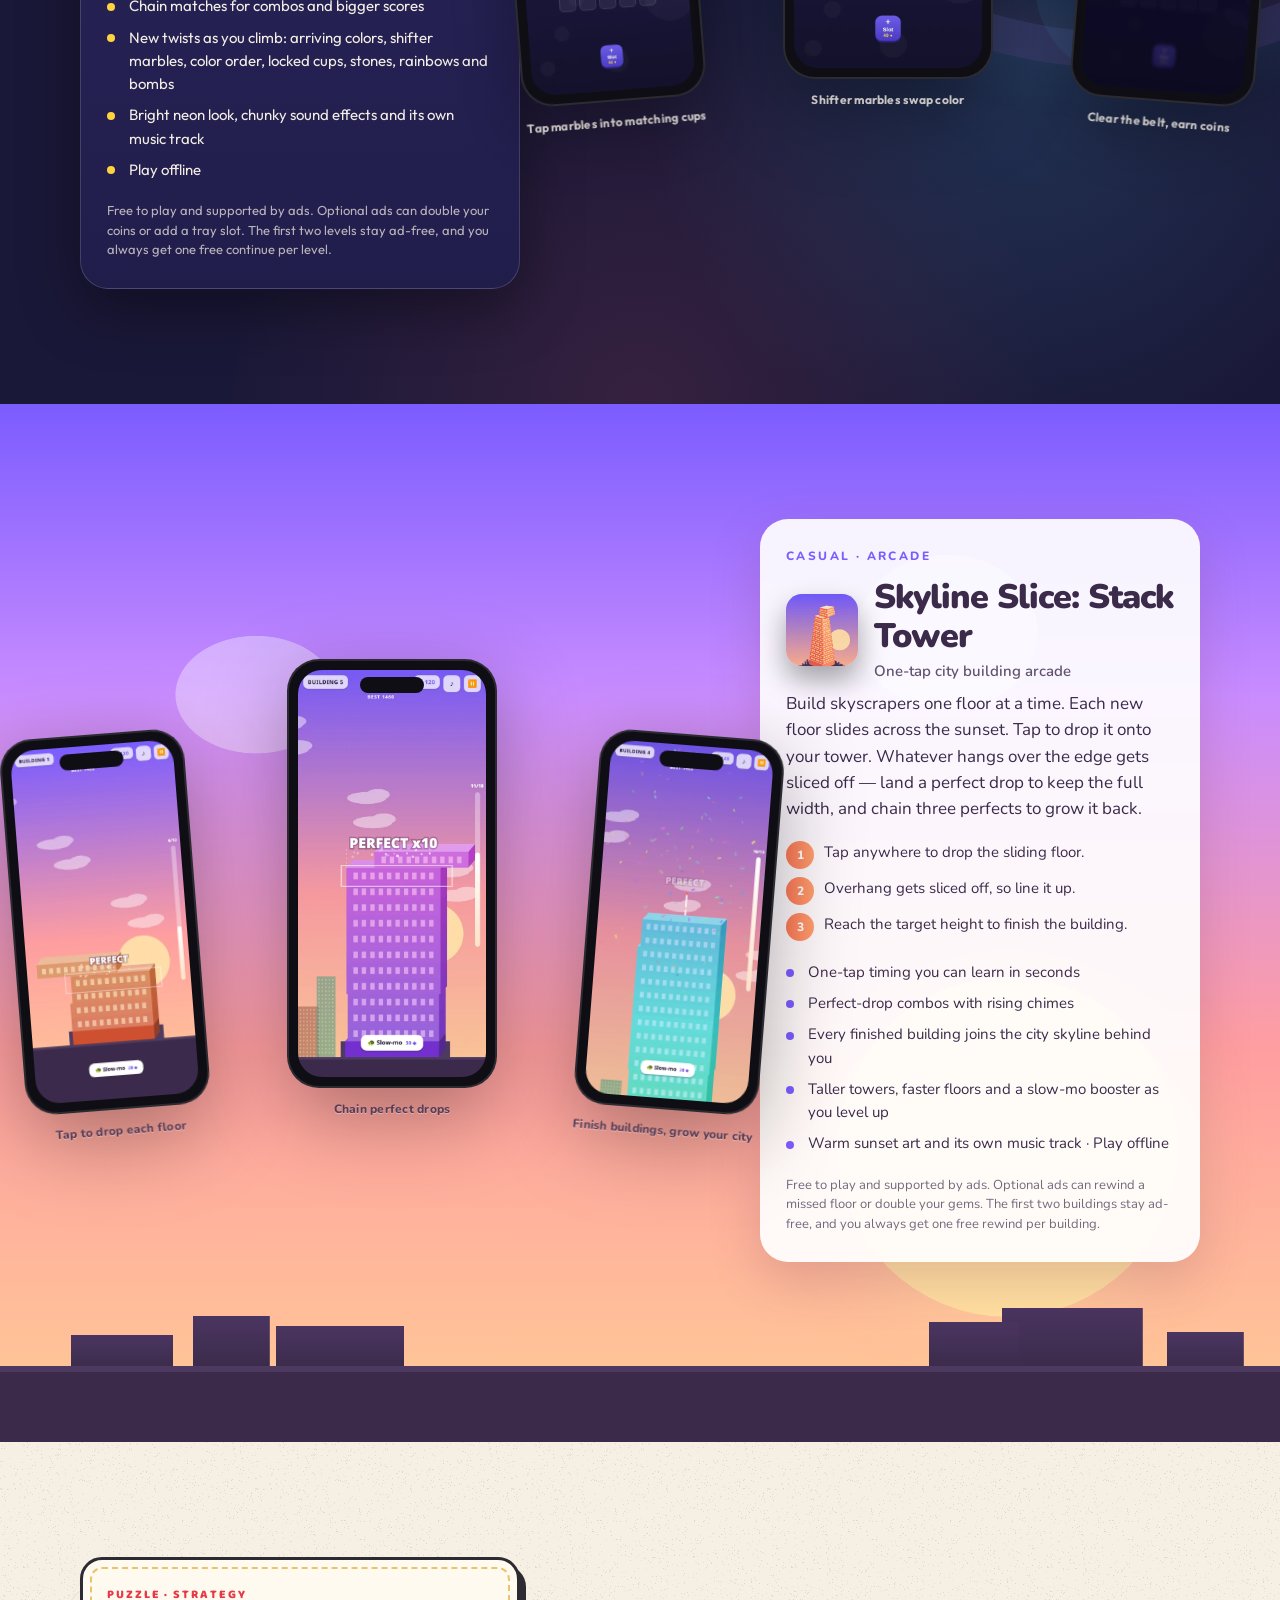
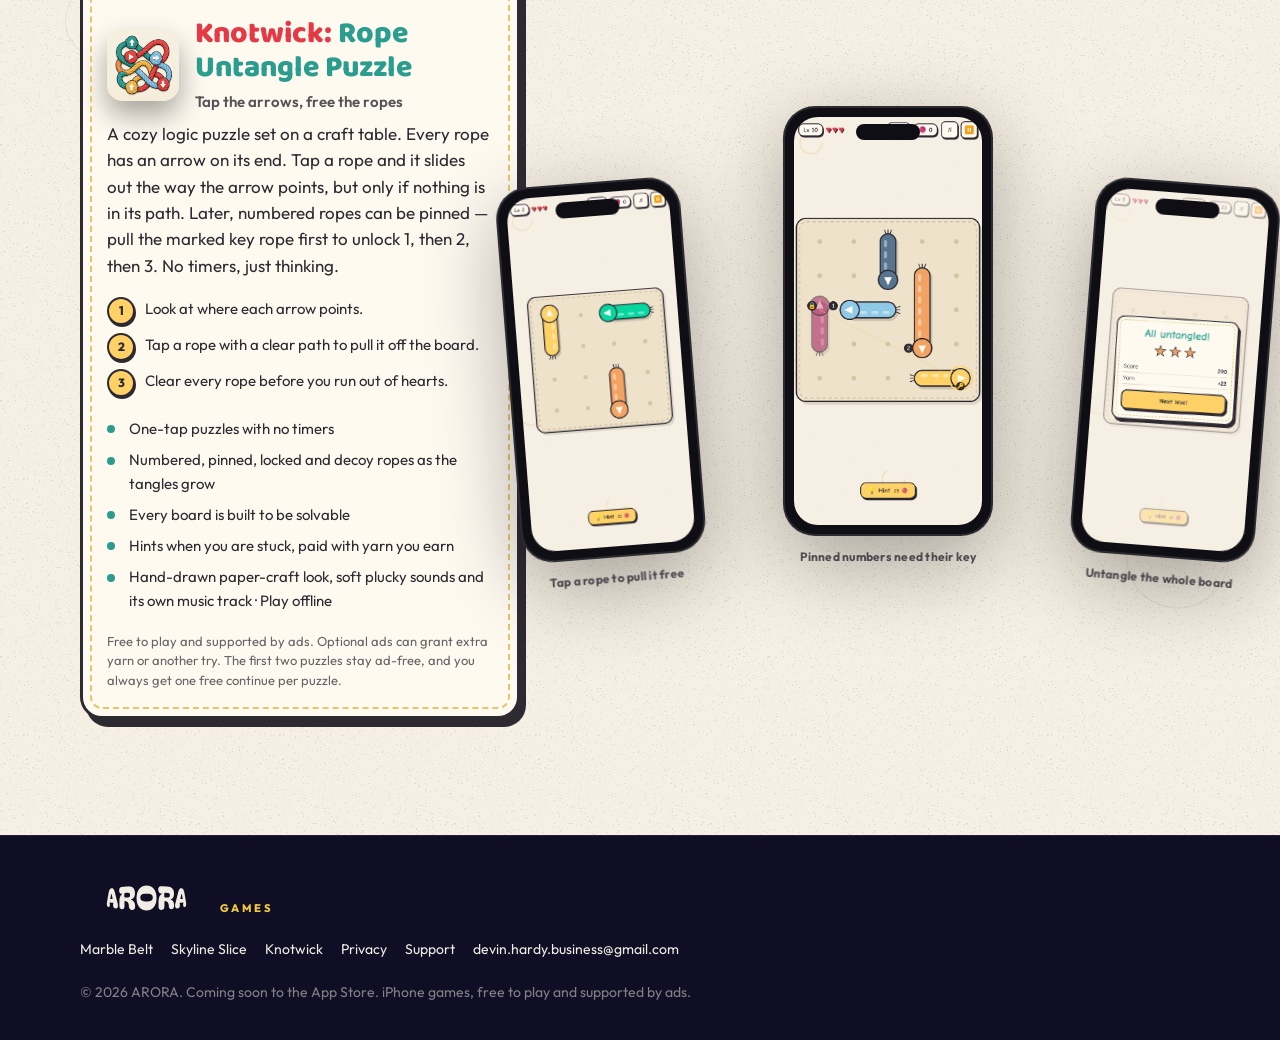
==== commit 6a16455d: "Update Marble Belt and Knotwick for new gameplay" ====
--- a/index.html
+++ b/index.html
@@ -10,7 +10,7 @@
   <meta property="og:title" content="ARORA Games — Casual puzzles for iPhone">
   <meta property="og:description" content="Three original casual puzzle games for iPhone. Coming soon to the App Store.">
   <meta property="og:url" content="https://1arora1.github.io/">
-  <meta property="og:image" content="https://1arora1.github.io/og.jpg">
+  <meta property="og:image" content="https://1arora1.github.io/img/og.jpg">
   <meta name="twitter:card" content="summary_large_image">
   <meta name="theme-color" content="#1a1838">
   <link rel="icon" href="favicon.svg" type="image/svg+xml">
@@ -104,7 +104,7 @@
               <p>Tap &amp; match conveyor puzzle</p>
             </div>
           </div>
-          <p class="deck">Marbles ride around a moving conveyor belt. Tap a marble that matches an open cup and it drops right in. Fill every cup before time runs out to clear the level. Sounds easy, until the belt gets busy.</p>
+          <p class="deck">Marbles ride around a moving conveyor belt. Tap a marble that matches an open cup and it drops right in. New colors drop in as you play, and later on, shifter marbles swap color for a score multiplier. Fill every cup before time runs out. Sounds easy, until the belt gets busy.</p>
           <ol class="howto">
             <li><span class="n">1</span><span>Tap a marble on the belt to send it to the cup of the same color.</span></li>
             <li><span class="n">2</span><span>Wrong taps go to the tray, so choose carefully.</span></li>
@@ -113,7 +113,7 @@
           <ul class="features">
             <li>One-thumb tap controls and short, quick levels</li>
             <li>Chain matches for combos and bigger scores</li>
-            <li>New twists as you climb: color order, locked cups, stones, rainbows and bombs</li>
+            <li>New twists as you climb: arriving colors, shifter marbles, color order, locked cups, stones, rainbows and bombs</li>
             <li>Bright neon look, chunky sound effects and its own music track</li>
             <li>Play offline</li>
           </ul>
@@ -130,9 +130,9 @@
           <figure class="device">
             <div class="frame">
               <span class="island" aria-hidden="true"></span>
-              <img src="mb-3.webp" width="540" height="1173" alt="Marble Belt: numbered cups that must be filled in color order.">
-            </div>
-            <figcaption>Fill cups in the right color order</figcaption>
+              <img src="mb-3.webp" width="540" height="1173" alt="Marble Belt: a shifter marble with a rainbow ring swaps color on the belt.">
+            </div>
+            <figcaption>Shifter marbles swap color</figcaption>
           </figure>
           <figure class="device">
             <div class="frame">
@@ -213,7 +213,7 @@
               <p>Tap the arrows, free the ropes</p>
             </div>
           </div>
-          <p class="deck">A cozy logic puzzle set on a craft table. Every rope has an arrow on its end. Tap a rope and it slides out the way the arrow points, but only if nothing is in its path. Work out the right order and the whole board comes free. No timers, just thinking.</p>
+          <p class="deck">A cozy logic puzzle set on a craft table. Every rope has an arrow on its end. Tap a rope and it slides out the way the arrow points, but only if nothing is in its path. Later, numbered ropes can be pinned — pull the marked key rope first to unlock 1, then 2, then 3. No timers, just thinking.</p>
           <ol class="howto">
             <li><span class="n">1</span><span>Look at where each arrow points.</span></li>
             <li><span class="n">2</span><span>Tap a rope with a clear path to pull it off the board.</span></li>
@@ -221,7 +221,7 @@
           </ol>
           <ul class="features">
             <li>One-tap puzzles with no timers</li>
-            <li>Numbered, locked and decoy ropes as the tangles grow</li>
+            <li>Numbered, pinned, locked and decoy ropes as the tangles grow</li>
             <li>Every board is built to be solvable</li>
             <li>Hints when you are stuck, paid with yarn you earn</li>
             <li>Hand-drawn paper-craft look, soft plucky sounds and its own music track · Play offline</li>
@@ -239,9 +239,9 @@
           <figure class="device">
             <div class="frame">
               <span class="island" aria-hidden="true"></span>
-              <img src="kn-3.webp" width="540" height="1173" alt="Knotwick: ropes pointing in mixed directions on a later board.">
-            </div>
-            <figcaption>Every rope points its own way</figcaption>
+              <img src="kn-3.webp" width="540" height="1173" alt="Knotwick: a numbered rope is pinned, with a dashed line to its gold-ring key rope.">
+            </div>
+            <figcaption>Pinned numbers need their key</figcaption>
           </figure>
           <figure class="device">
             <div class="frame">
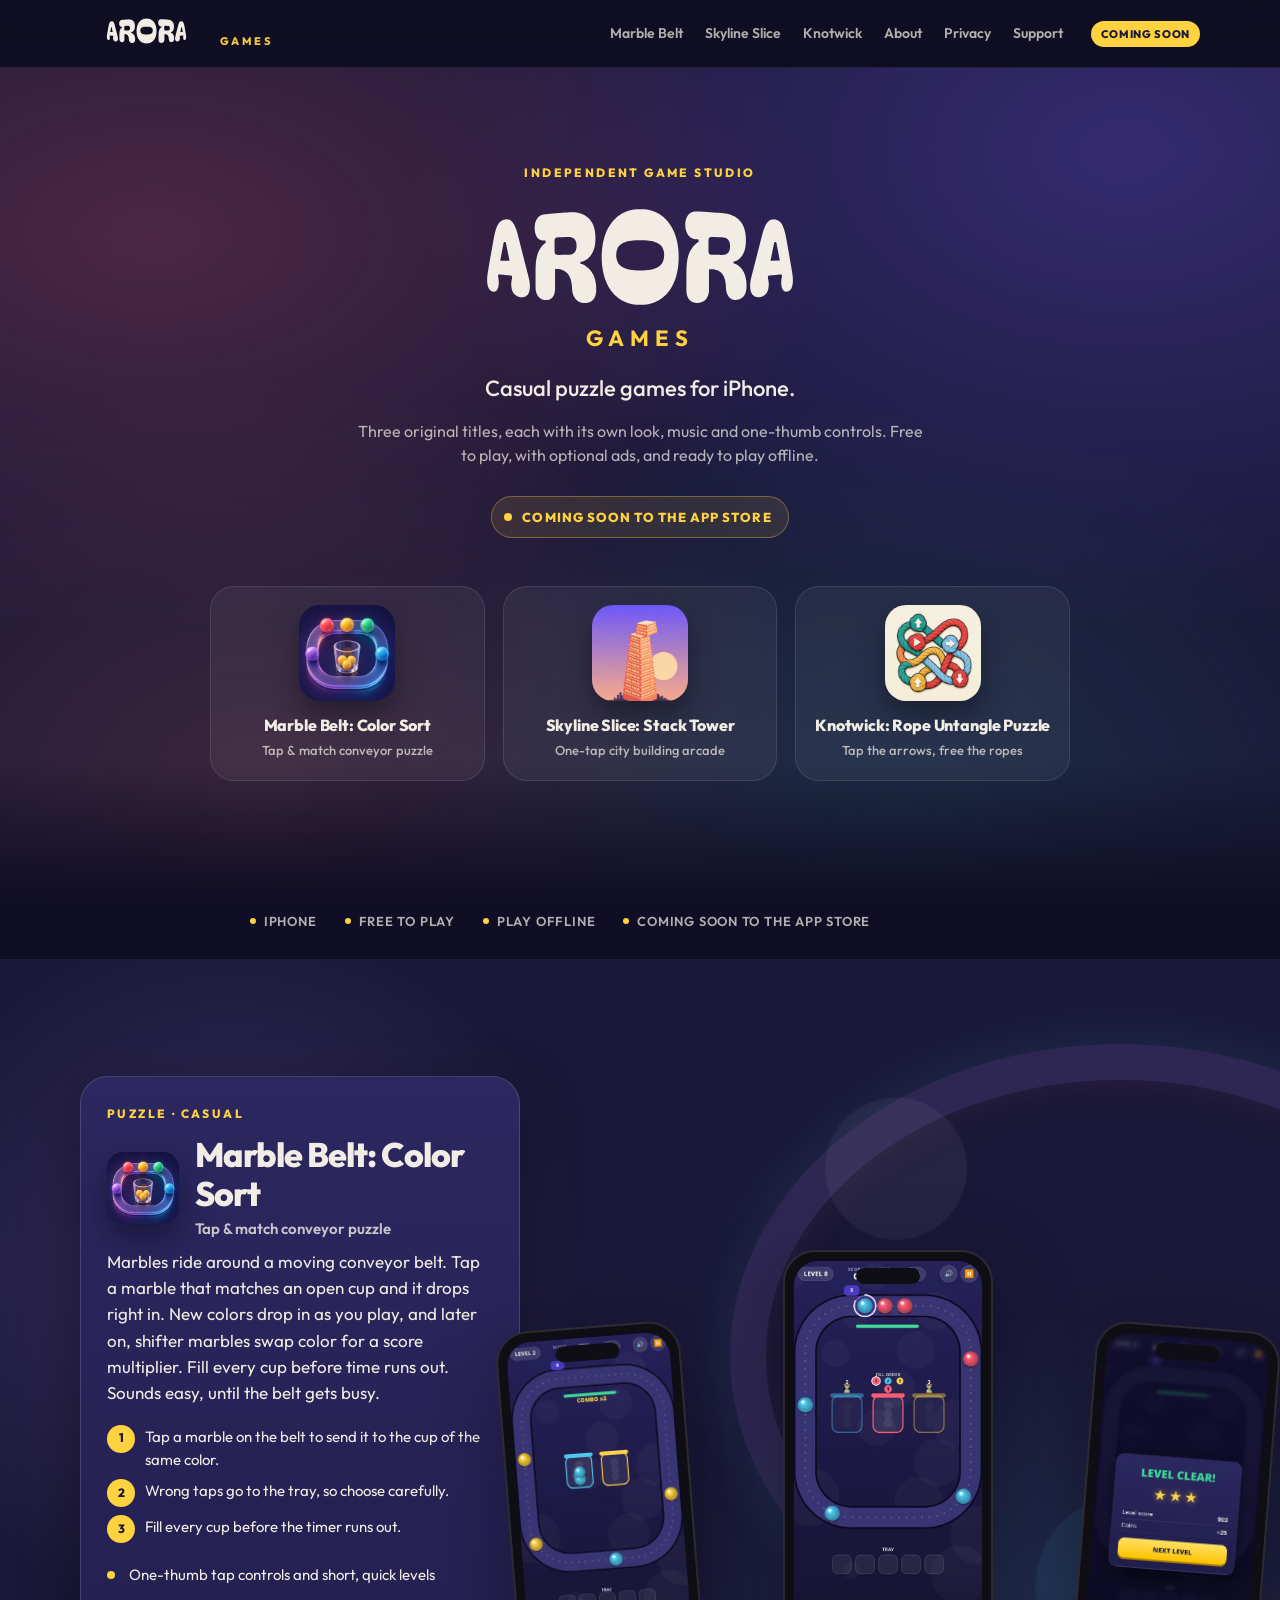
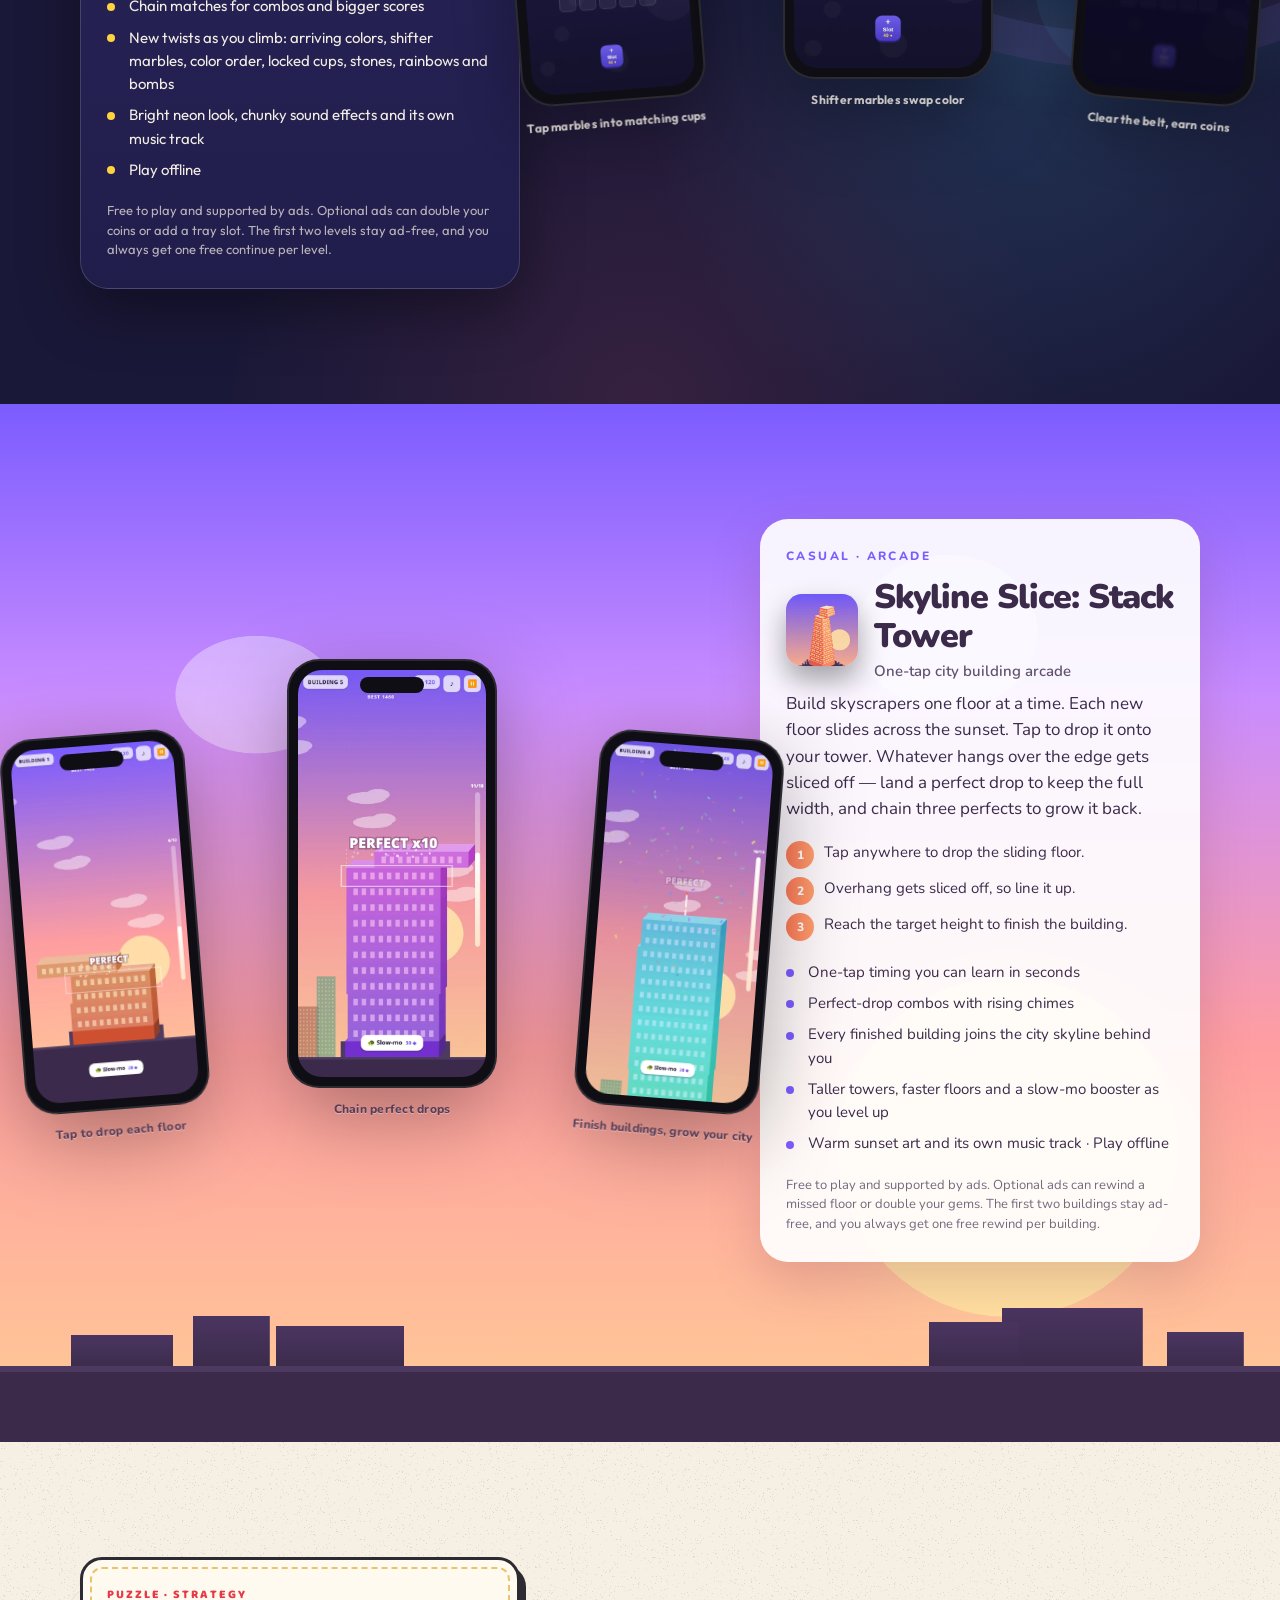
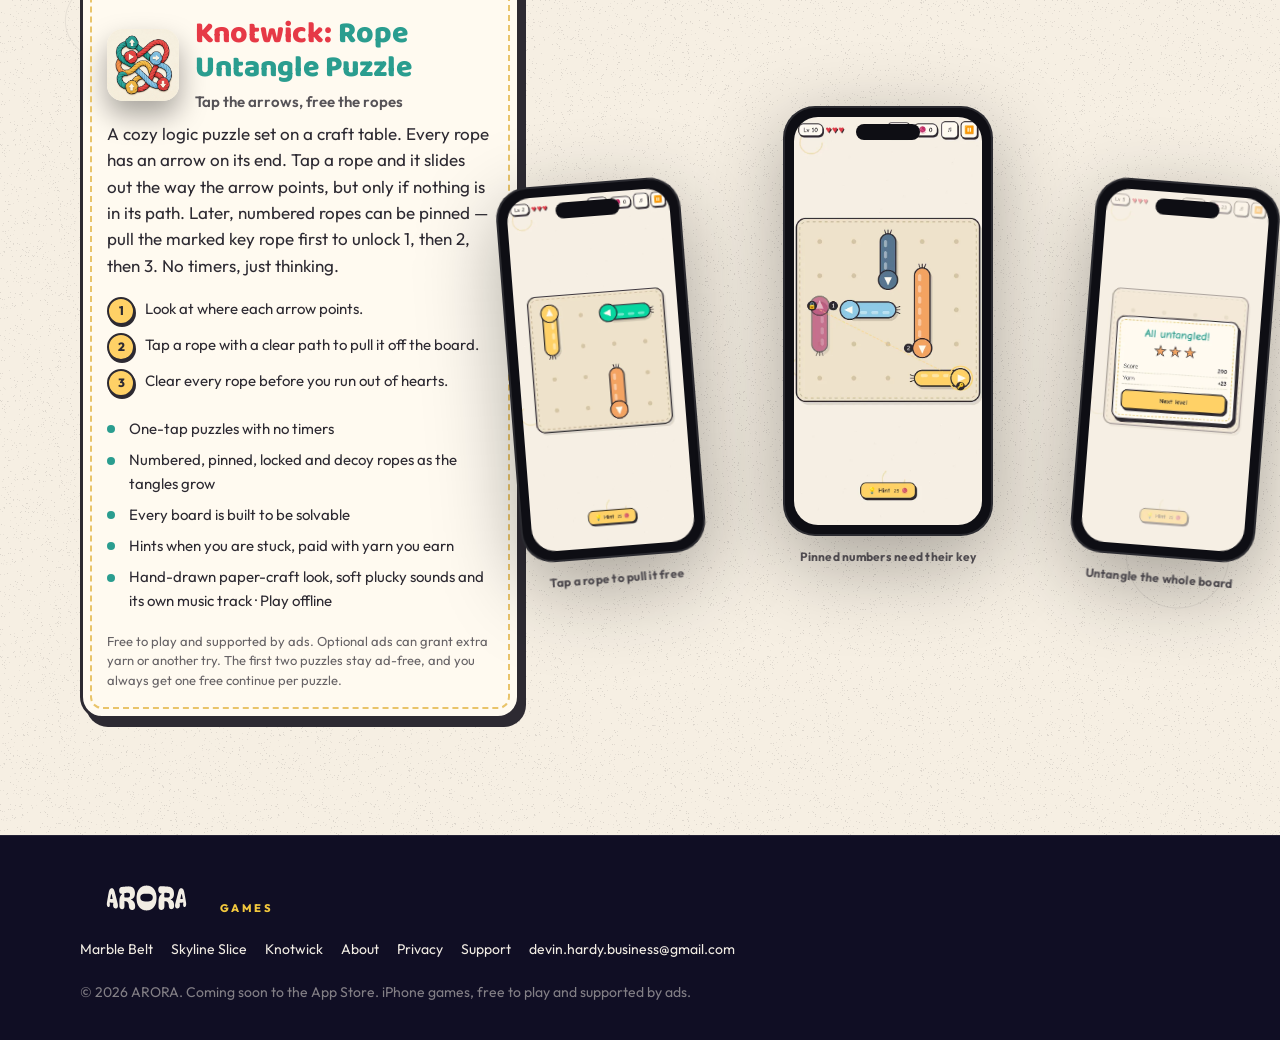
==== commit 7b6a3057: "Add About page" ====
--- a/index.html
+++ b/index.html
@@ -10,7 +10,7 @@
   <meta property="og:title" content="ARORA Games — Casual puzzles for iPhone">
   <meta property="og:description" content="Three original casual puzzle games for iPhone. Coming soon to the App Store.">
   <meta property="og:url" content="https://1arora1.github.io/">
-  <meta property="og:image" content="https://1arora1.github.io/img/og.jpg">
+  <meta property="og:image" content="https://1arora1.github.io/og.jpg">
   <meta name="twitter:card" content="summary_large_image">
   <meta name="theme-color" content="#1a1838">
   <link rel="icon" href="favicon.svg" type="image/svg+xml">
@@ -34,6 +34,7 @@
         <li><a href="#marble-belt">Marble Belt</a></li>
         <li><a href="#skyline-slice">Skyline Slice</a></li>
         <li><a href="#knotwick">Knotwick</a></li>
+        <li><a href="about.html">About</a></li>
         <li><a href="privacy.html">Privacy</a></li>
         <li><a href="support.html">Support</a></li>
         <li><span class="soon-chip">Coming soon</span></li>
@@ -265,6 +266,7 @@
         <a href="#marble-belt">Marble Belt</a>
         <a href="#skyline-slice">Skyline Slice</a>
         <a href="#knotwick">Knotwick</a>
+        <a href="about.html">About</a>
         <a href="privacy.html">Privacy</a>
         <a href="support.html">Support</a>
         <a href="mailto:devin.hardy.business@gmail.com">devin.hardy.business@gmail.com</a>
--- a/site.css
+++ b/site.css
@@ -196,7 +196,7 @@
 .nav-toggle span::before,
 .nav-toggle span::after { transition: transform .2s ease, top .2s ease, background .2s ease; }
 
-@media (max-width: 800px) {
+@media (max-width: 900px) {
   .nav-toggle { display: block; }
   .nav-links {
     display: none;
@@ -858,3 +858,216 @@
     text-align: left;
   }
 }
+
+
+/* ---------- About ---------- */
+.about-hero {
+  position: relative;
+  overflow: hidden;
+  padding: clamp(36px, 7vw, 80px) 0 56px;
+  text-align: center;
+  background:
+    radial-gradient(ellipse at 12% 20%, rgba(255, 93, 115, .22), transparent 42%),
+    radial-gradient(ellipse at 88% 10%, rgba(123, 92, 255, .28), transparent 45%),
+    radial-gradient(ellipse at 70% 90%, rgba(42, 157, 143, .16), transparent 40%),
+    radial-gradient(ellipse at 20% 85%, rgba(255, 122, 89, .14), transparent 40%),
+    var(--studio);
+}
+.about-hero .kicker { color: var(--gold); }
+.about-hero .wordmark { color: var(--cream); margin: 8px auto 10px; }
+.about-hero h1 {
+  margin: 0 0 14px;
+  font-size: clamp(32px, 5vw, 48px);
+  font-weight: 800;
+  letter-spacing: -.03em;
+  color: var(--cream);
+  line-height: 1.1;
+}
+.about-hero .lede {
+  margin: 0 auto;
+  color: var(--cream-dim);
+}
+.about-body {
+  background:
+    radial-gradient(ellipse at 10% 0%, rgba(255, 93, 115, .12), transparent 36%),
+    radial-gradient(ellipse at 90% 0%, rgba(123, 92, 255, .14), transparent 40%),
+    var(--studio-deep);
+  padding: 0 0 72px;
+}
+.about-body .about-letter {
+  margin-top: -28px;
+  position: relative;
+  z-index: 1;
+}
+.about-letter .lead {
+  font-size: 20px;
+  font-weight: 700;
+  color: var(--studio);
+  letter-spacing: -.02em;
+  margin-bottom: 16px;
+}
+.about-games-wrap {
+  width: min(100% - 40px, var(--wrap));
+  margin: 48px auto 0;
+}
+.about-games-wrap > h2,
+.about-feedback h2 {
+  margin: 0 0 8px;
+  font-size: clamp(22px, 3vw, 28px);
+  font-weight: 800;
+  letter-spacing: -.03em;
+  color: var(--cream);
+}
+.about-games-wrap > p {
+  margin: 0 0 22px;
+  color: var(--cream-dim);
+  font-size: 16px;
+}
+.about-games {
+  list-style: none;
+  margin: 0;
+  padding: 0;
+  display: grid;
+  grid-template-columns: repeat(3, minmax(0, 1fr));
+  gap: 18px;
+}
+.about-game a {
+  display: flex;
+  flex-direction: column;
+  align-items: center;
+  gap: 12px;
+  text-align: center;
+  text-decoration: none;
+  padding: 26px 18px 24px;
+  min-height: 100%;
+  border-radius: 24px;
+  transition: transform .35s var(--ease);
+}
+.about-game a:hover { transform: translateY(-6px); }
+.about-game .icon-app { width: 88px; height: 88px; }
+.about-game strong {
+  display: block;
+  font-size: 16px;
+  font-weight: 800;
+  letter-spacing: -.01em;
+  line-height: 1.25;
+}
+.about-game span {
+  display: block;
+  margin-top: 2px;
+  font-size: 13px;
+  font-weight: 500;
+  line-height: 1.35;
+  opacity: .8;
+}
+.about-game-mb a {
+  font-family: var(--font);
+  color: var(--cream);
+  background:
+    radial-gradient(circle at 18% 20%, rgba(179, 136, 255, .28), transparent 42%),
+    radial-gradient(circle at 86% 80%, rgba(76, 201, 240, .16), transparent 44%),
+    linear-gradient(#2c2760, #211d4b);
+  border: 1px solid rgba(255, 255, 255, .15);
+  box-shadow: 0 20px 40px rgba(0, 0, 0, .32);
+}
+.about-game-mb span { color: var(--cream-dim); opacity: 1; }
+.about-game-sky {
+  border-radius: 28px;
+  padding: 8px;
+  background: linear-gradient(180deg, #7b5cff 0%, #c98cff 36%, #ff9ea0 68%, #ffcd96 100%);
+  box-shadow: 0 18px 40px rgba(120, 60, 90, .28);
+}
+.about-game-sky a {
+  font-family: var(--font-sky);
+  color: var(--sky-plum);
+  background: rgba(255, 255, 255, .94);
+  box-shadow: none;
+  border-radius: 22px;
+}
+.about-game-sky strong { font-weight: 900; }
+.about-game-kn {
+  border-radius: 26px;
+  padding: 8px;
+  background-color: var(--kn-paper);
+  background-image: url("paper-grain.png");
+  background-repeat: repeat;
+}
+.about-game-kn a {
+  font-family: var(--font-kn);
+  color: var(--kn-ink);
+  background: var(--kn-cream);
+  border: 3px solid var(--kn-ink);
+  border-radius: 22px;
+  box-shadow: 6px 8px 0 var(--kn-ink);
+}
+.about-game-kn strong { color: var(--kn-red); letter-spacing: 0; }
+.about-game-kn span { font-family: var(--font); color: var(--kn-ink); }
+.about-feedback {
+  width: min(100% - 40px, 760px);
+  margin: 48px auto 0;
+  background: #f7f4ee;
+  color: #222018;
+  border-radius: 28px;
+  padding: clamp(28px, 5vw, 44px);
+  box-shadow: 0 24px 60px rgba(0, 0, 0, .28);
+}
+.about-feedback h2 {
+  color: var(--studio);
+  margin-bottom: 10px;
+}
+.about-feedback p {
+  margin: 0 0 16px;
+  font-size: 16px;
+  line-height: 1.6;
+  color: #2a271f;
+}
+.about-feedback a:not(.about-cta) { color: #3a2ea0; }
+.about-feedback a:not(.about-cta):hover { color: #1a1838; }
+.about-actions {
+  display: flex;
+  flex-wrap: wrap;
+  gap: 12px;
+  align-items: center;
+}
+.about-cta {
+  display: inline-flex;
+  align-items: center;
+  justify-content: center;
+  padding: 12px 18px;
+  border-radius: 999px;
+  background: var(--studio);
+  color: var(--cream) !important;
+  font-weight: 700;
+  font-size: 15px;
+  text-decoration: none;
+  line-height: 1.2;
+}
+.about-cta:hover { background: #2c2760; color: var(--gold) !important; }
+.about-cta-alt {
+  background: transparent;
+  color: var(--studio) !important;
+  border: 2px solid var(--studio);
+}
+.about-cta-alt:hover { background: var(--studio); color: var(--cream) !important; }
+.nav-links a[aria-current="page"] { color: var(--cream); }
+
+@media (max-width: 700px) {
+  .about-games { grid-template-columns: 1fr; max-width: 400px; margin-inline: auto; }
+  .about-game a {
+    flex-direction: row;
+    text-align: left;
+    padding: 16px 16px;
+    gap: 16px;
+    align-items: center;
+  }
+  .about-game .icon-app { width: 72px; height: 72px; flex-shrink: 0; }
+  .about-game strong, .about-game span { text-align: left; }
+  .about-game a > div { min-width: 0; }
+}
+@media (max-width: 600px) {
+  .about-feedback { padding: 24px 20px; }
+}
+
+@media (prefers-reduced-motion: reduce) {
+  .about-game a:hover { transform: none; }
+}
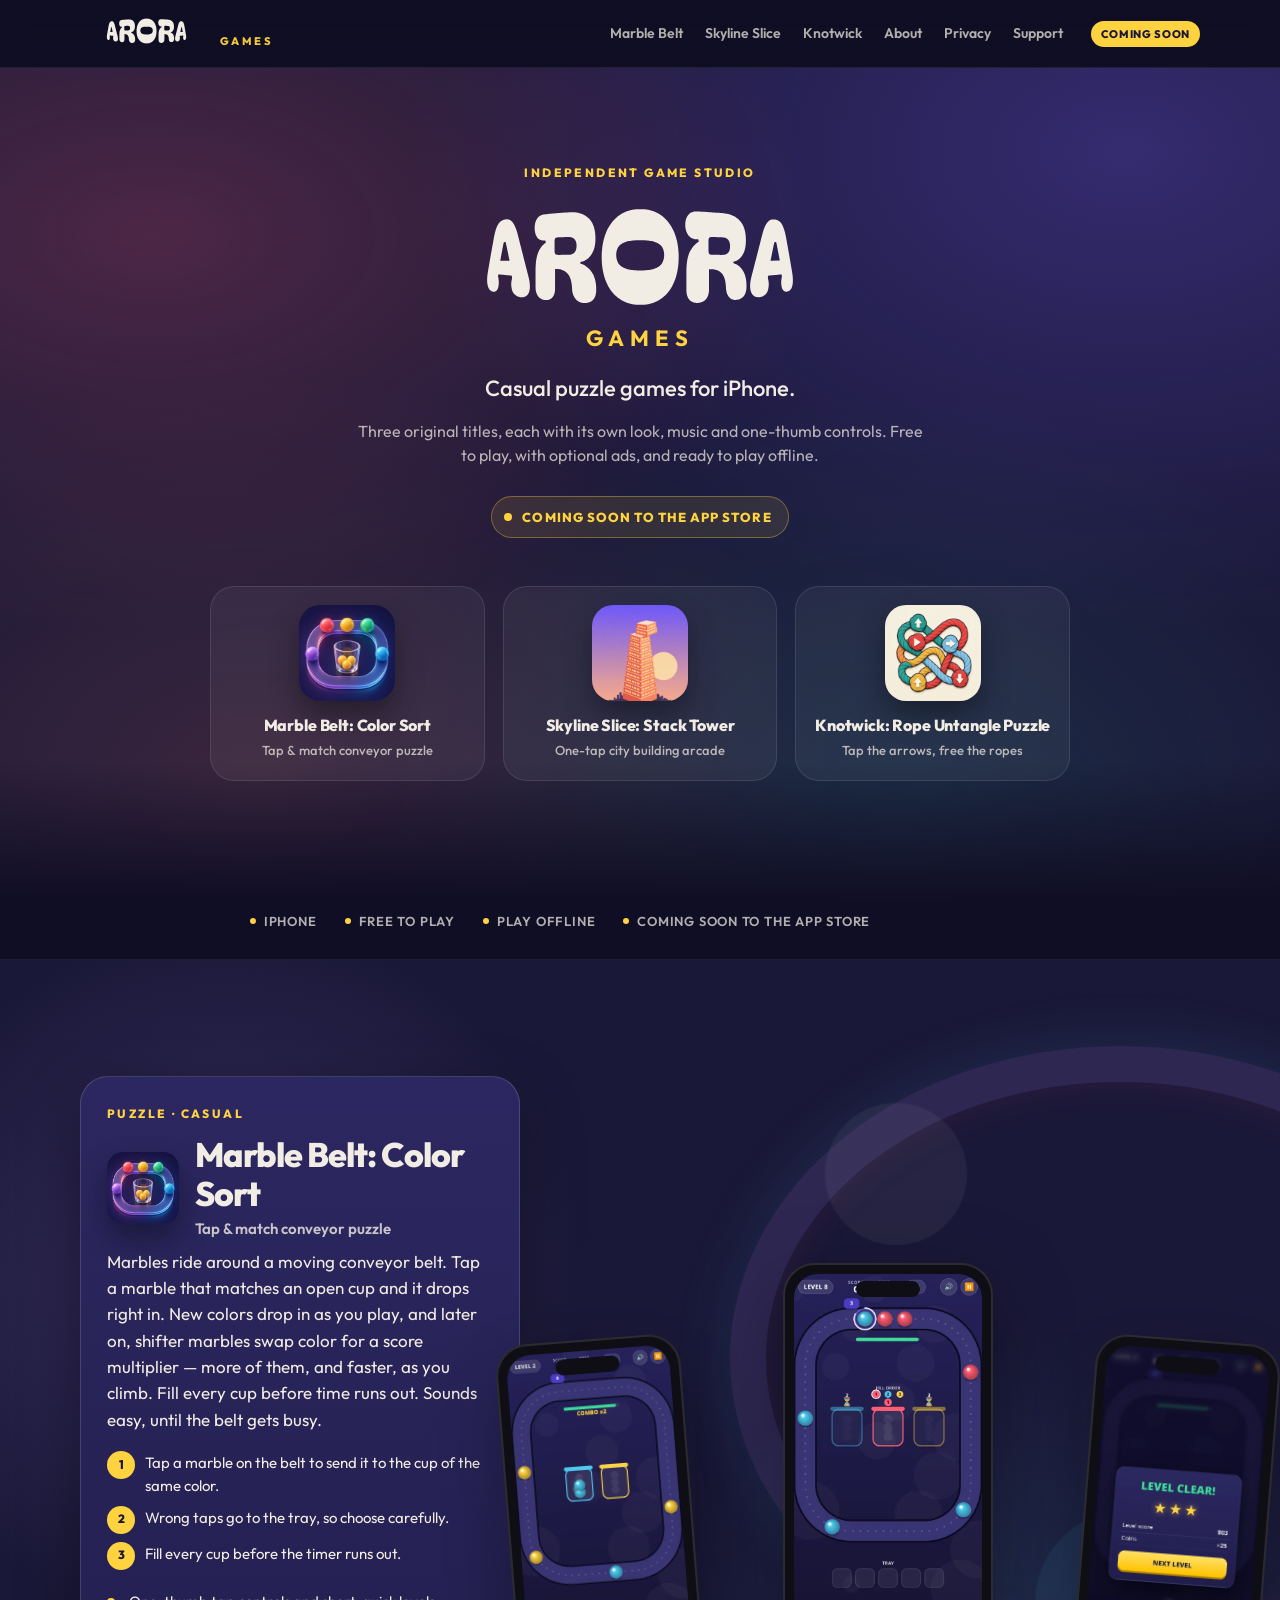
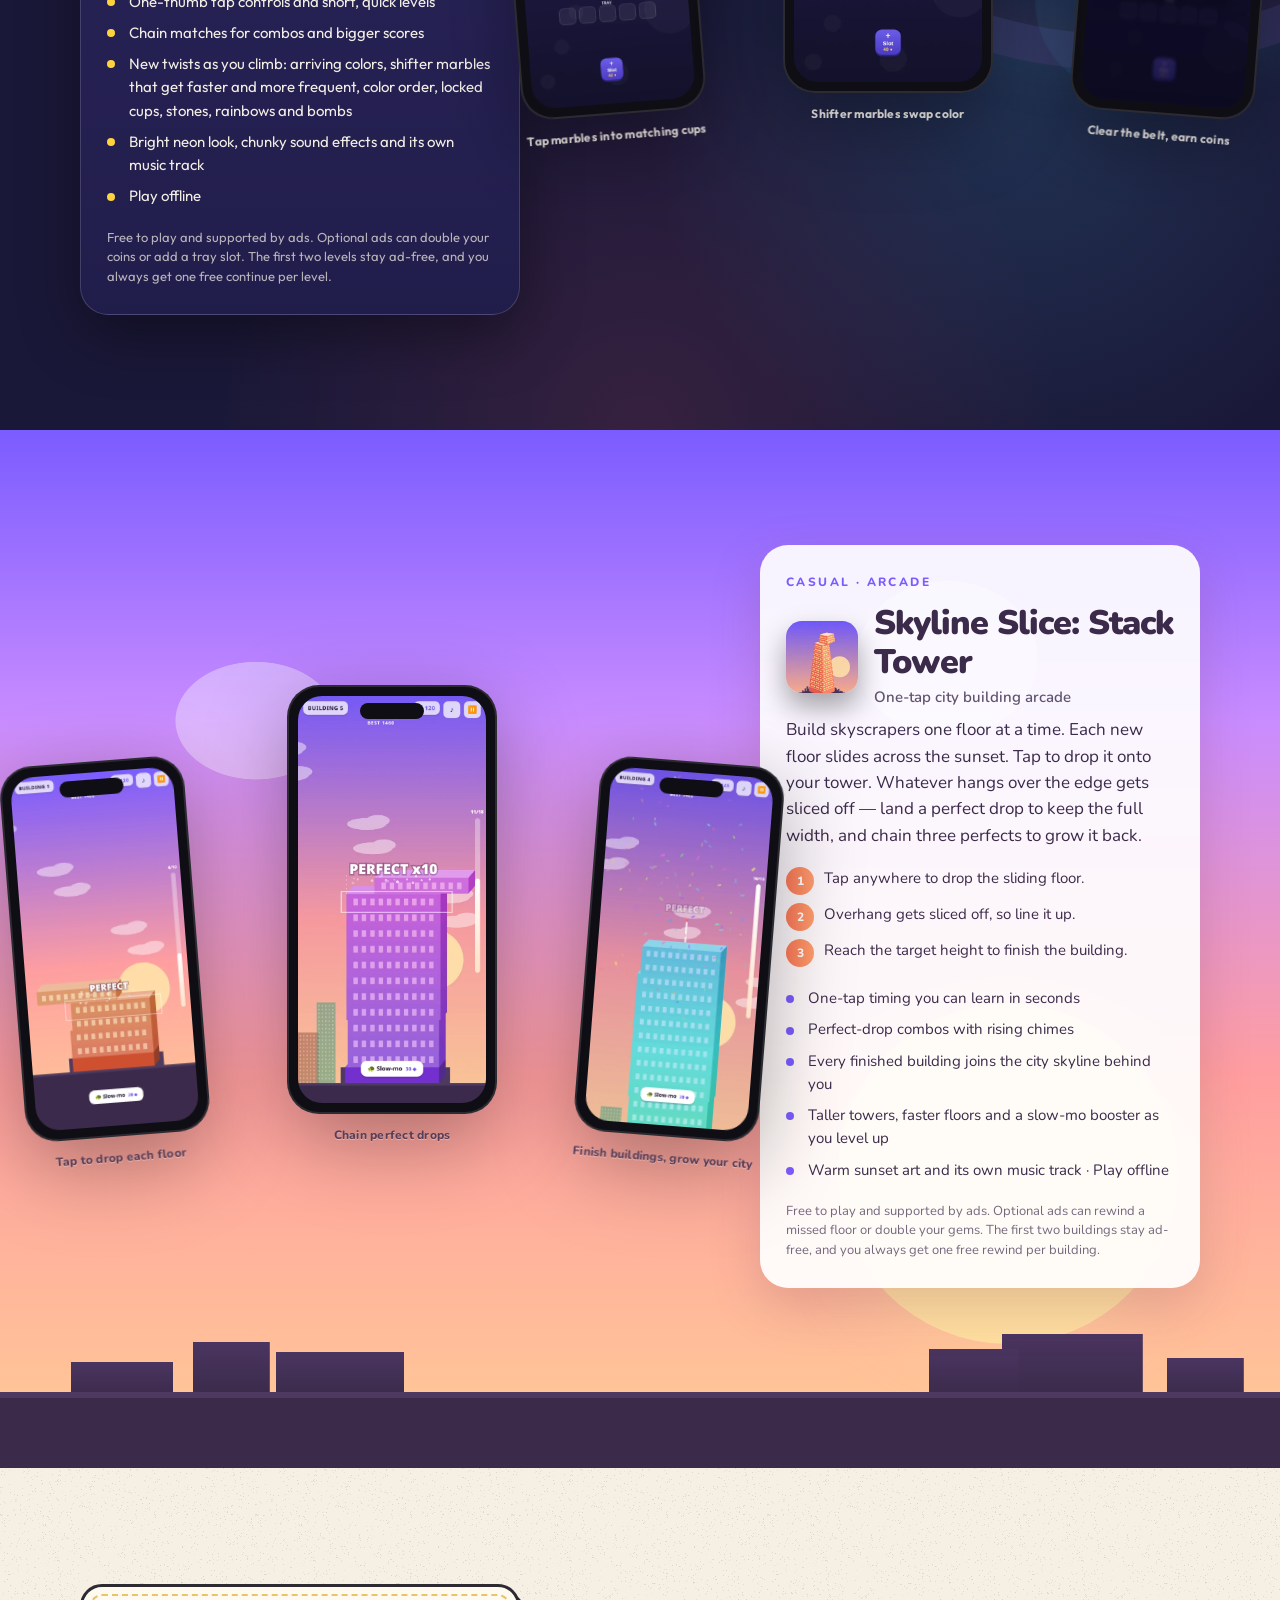
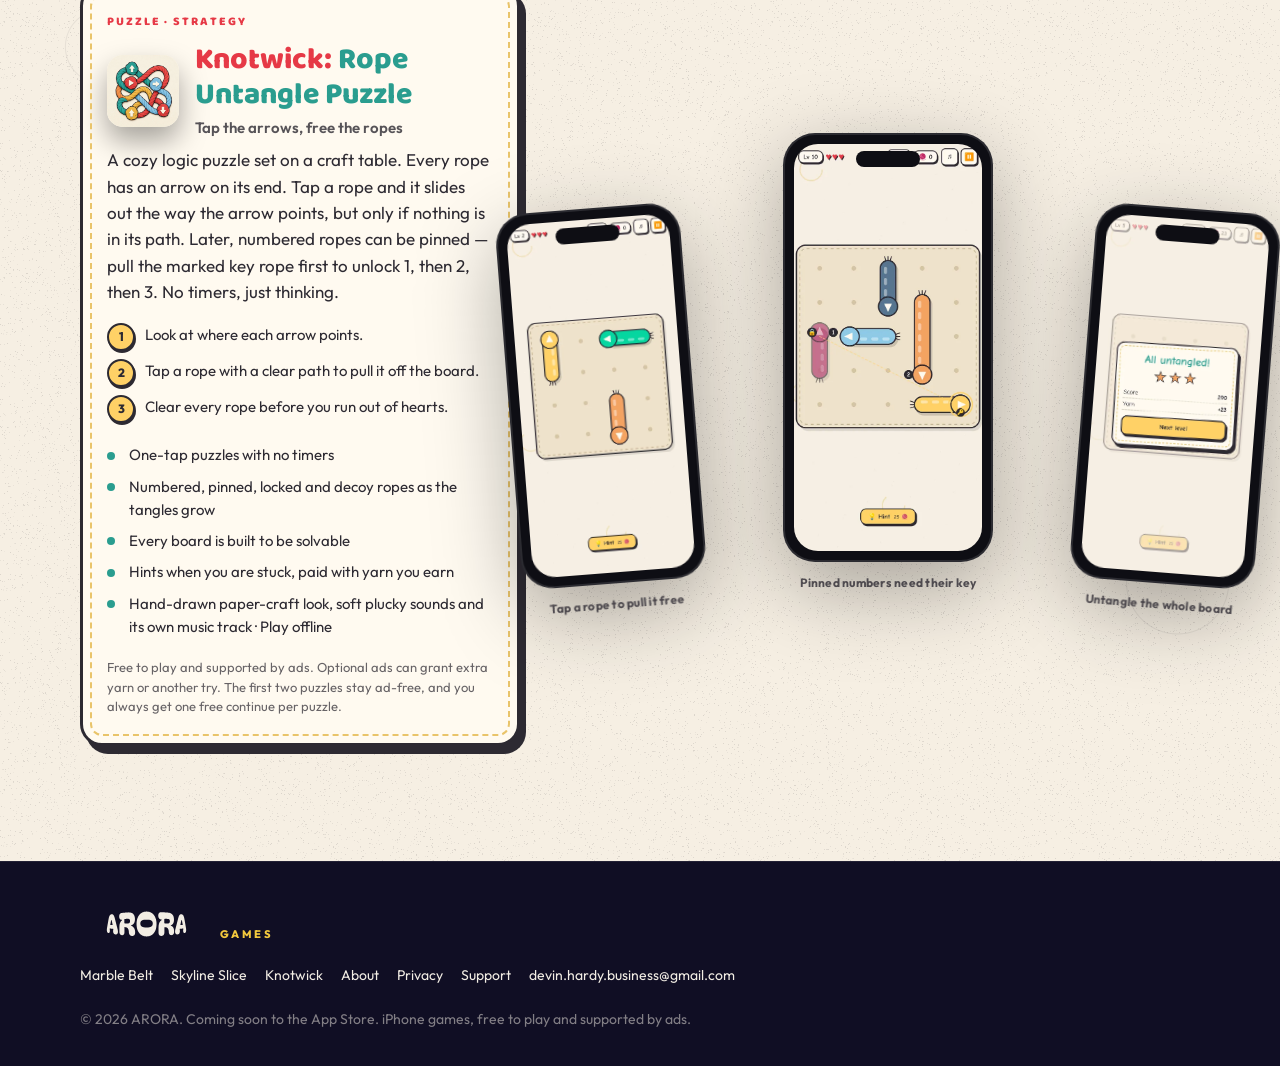
==== commit 1ae72ae1: "Marble Belt: shifters ramp up" ====
--- a/index.html
+++ b/index.html
@@ -10,7 +10,7 @@
   <meta property="og:title" content="ARORA Games — Casual puzzles for iPhone">
   <meta property="og:description" content="Three original casual puzzle games for iPhone. Coming soon to the App Store.">
   <meta property="og:url" content="https://1arora1.github.io/">
-  <meta property="og:image" content="https://1arora1.github.io/og.jpg">
+  <meta property="og:image" content="https://1arora1.github.io/img/og.jpg">
   <meta name="twitter:card" content="summary_large_image">
   <meta name="theme-color" content="#1a1838">
   <link rel="icon" href="favicon.svg" type="image/svg+xml">
@@ -105,7 +105,7 @@
               <p>Tap &amp; match conveyor puzzle</p>
             </div>
           </div>
-          <p class="deck">Marbles ride around a moving conveyor belt. Tap a marble that matches an open cup and it drops right in. New colors drop in as you play, and later on, shifter marbles swap color for a score multiplier. Fill every cup before time runs out. Sounds easy, until the belt gets busy.</p>
+          <p class="deck">Marbles ride around a moving conveyor belt. Tap a marble that matches an open cup and it drops right in. New colors drop in as you play, and later on, shifter marbles swap color for a score multiplier — more of them, and faster, as you climb. Fill every cup before time runs out. Sounds easy, until the belt gets busy.</p>
           <ol class="howto">
             <li><span class="n">1</span><span>Tap a marble on the belt to send it to the cup of the same color.</span></li>
             <li><span class="n">2</span><span>Wrong taps go to the tray, so choose carefully.</span></li>
@@ -114,7 +114,7 @@
           <ul class="features">
             <li>One-thumb tap controls and short, quick levels</li>
             <li>Chain matches for combos and bigger scores</li>
-            <li>New twists as you climb: arriving colors, shifter marbles, color order, locked cups, stones, rainbows and bombs</li>
+            <li>New twists as you climb: arriving colors, shifter marbles that get faster and more frequent, color order, locked cups, stones, rainbows and bombs</li>
             <li>Bright neon look, chunky sound effects and its own music track</li>
             <li>Play offline</li>
           </ul>
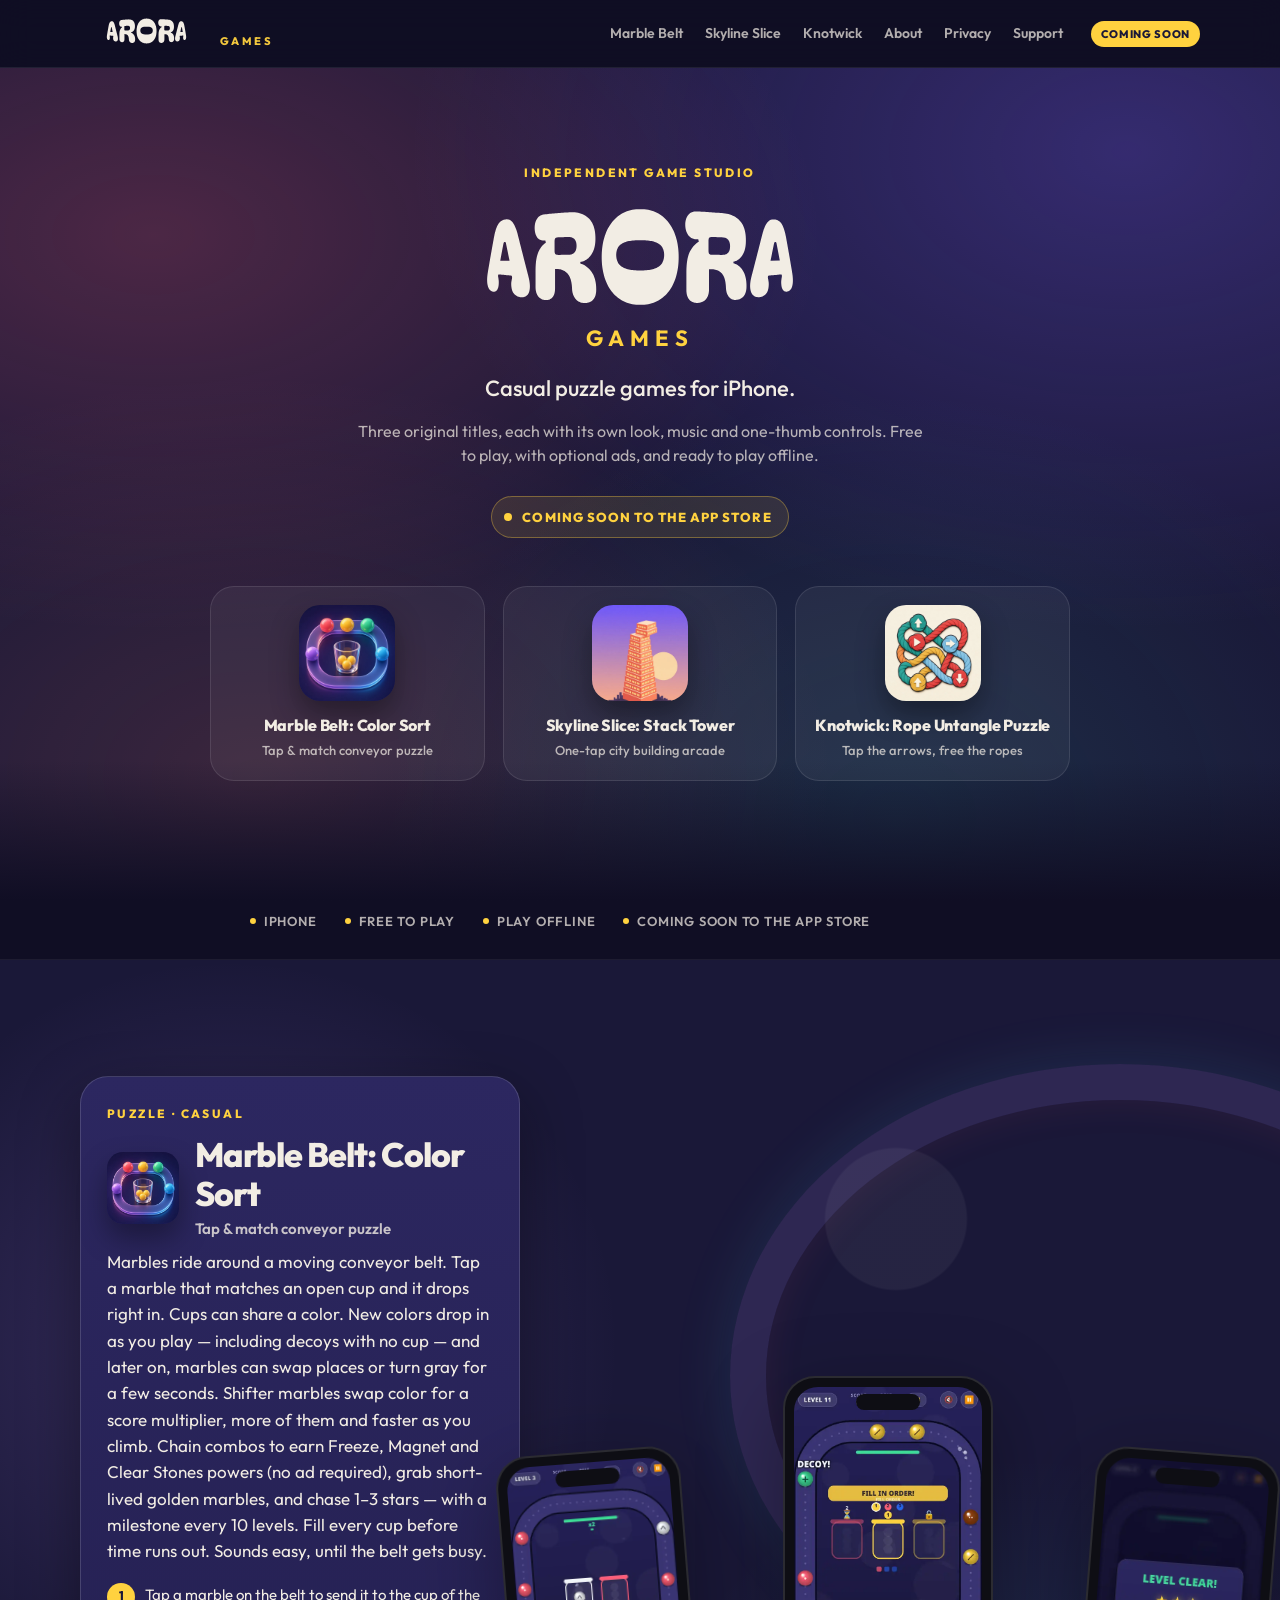
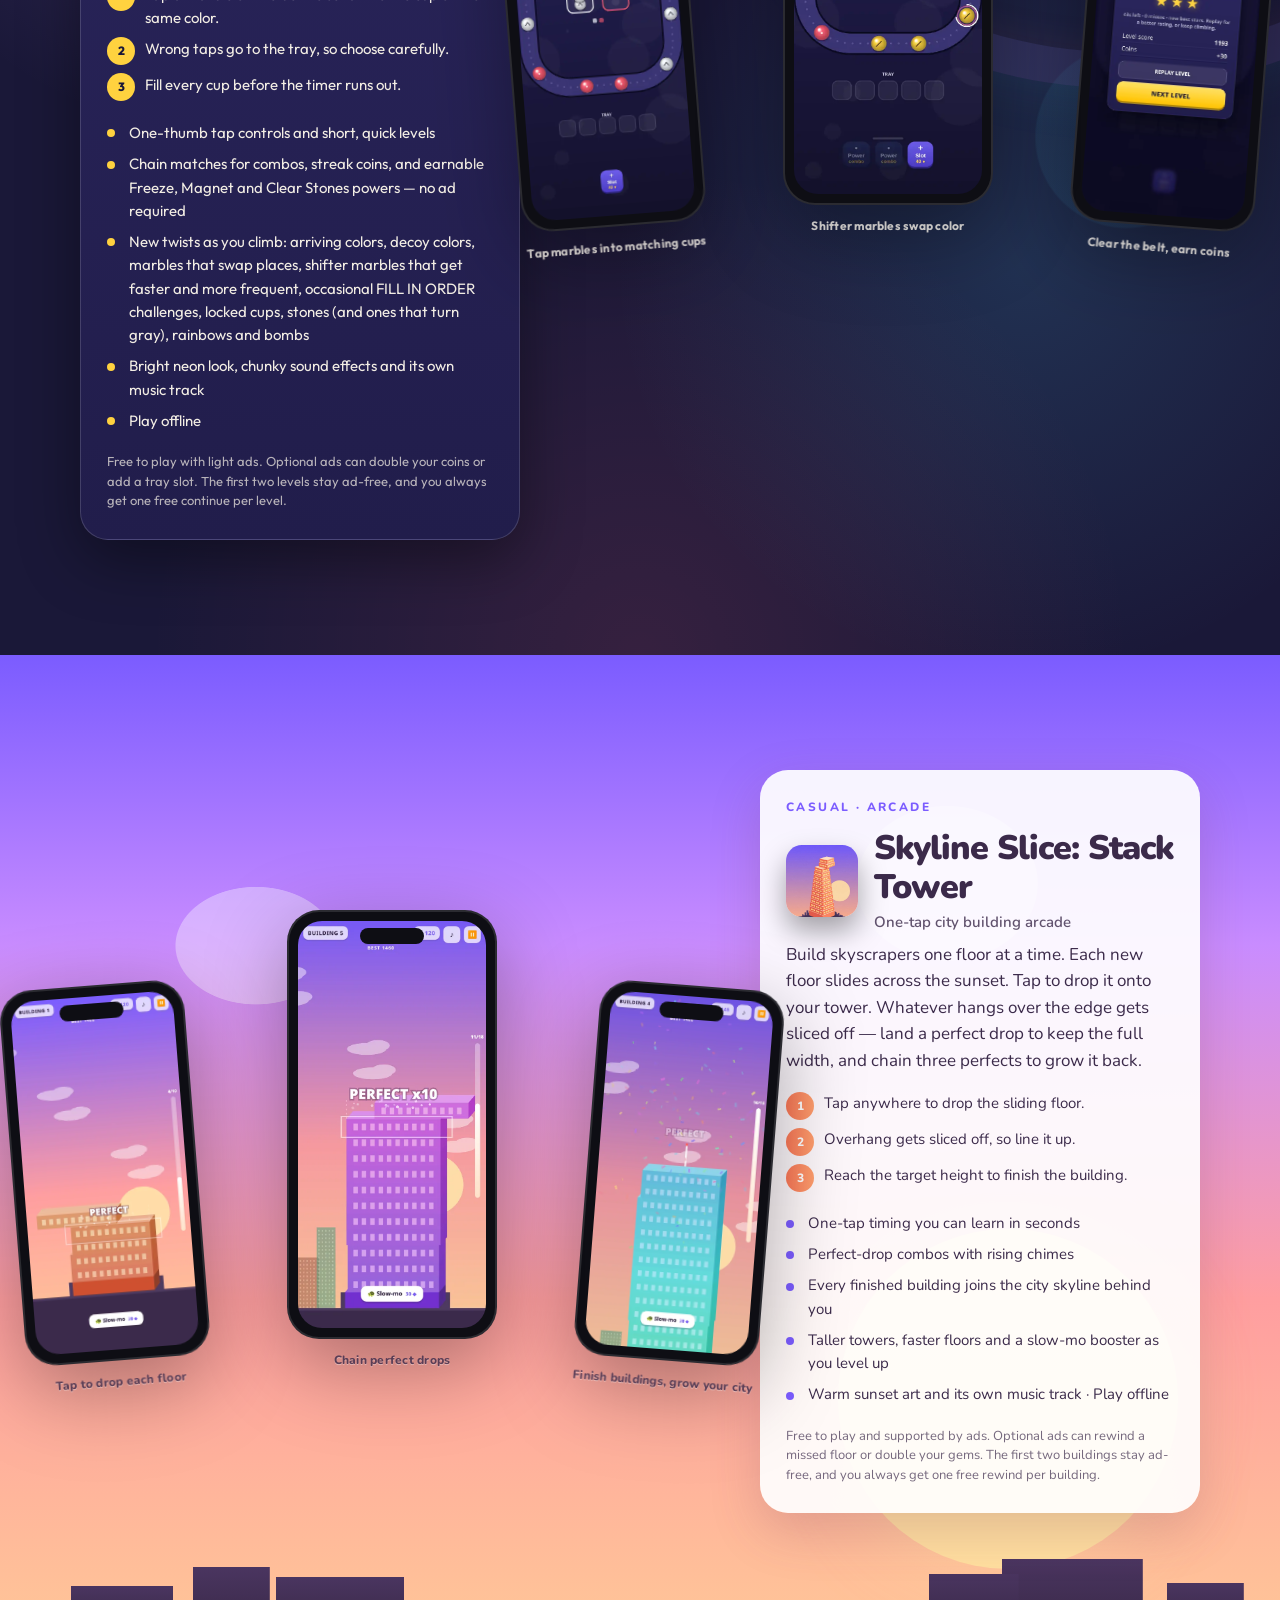
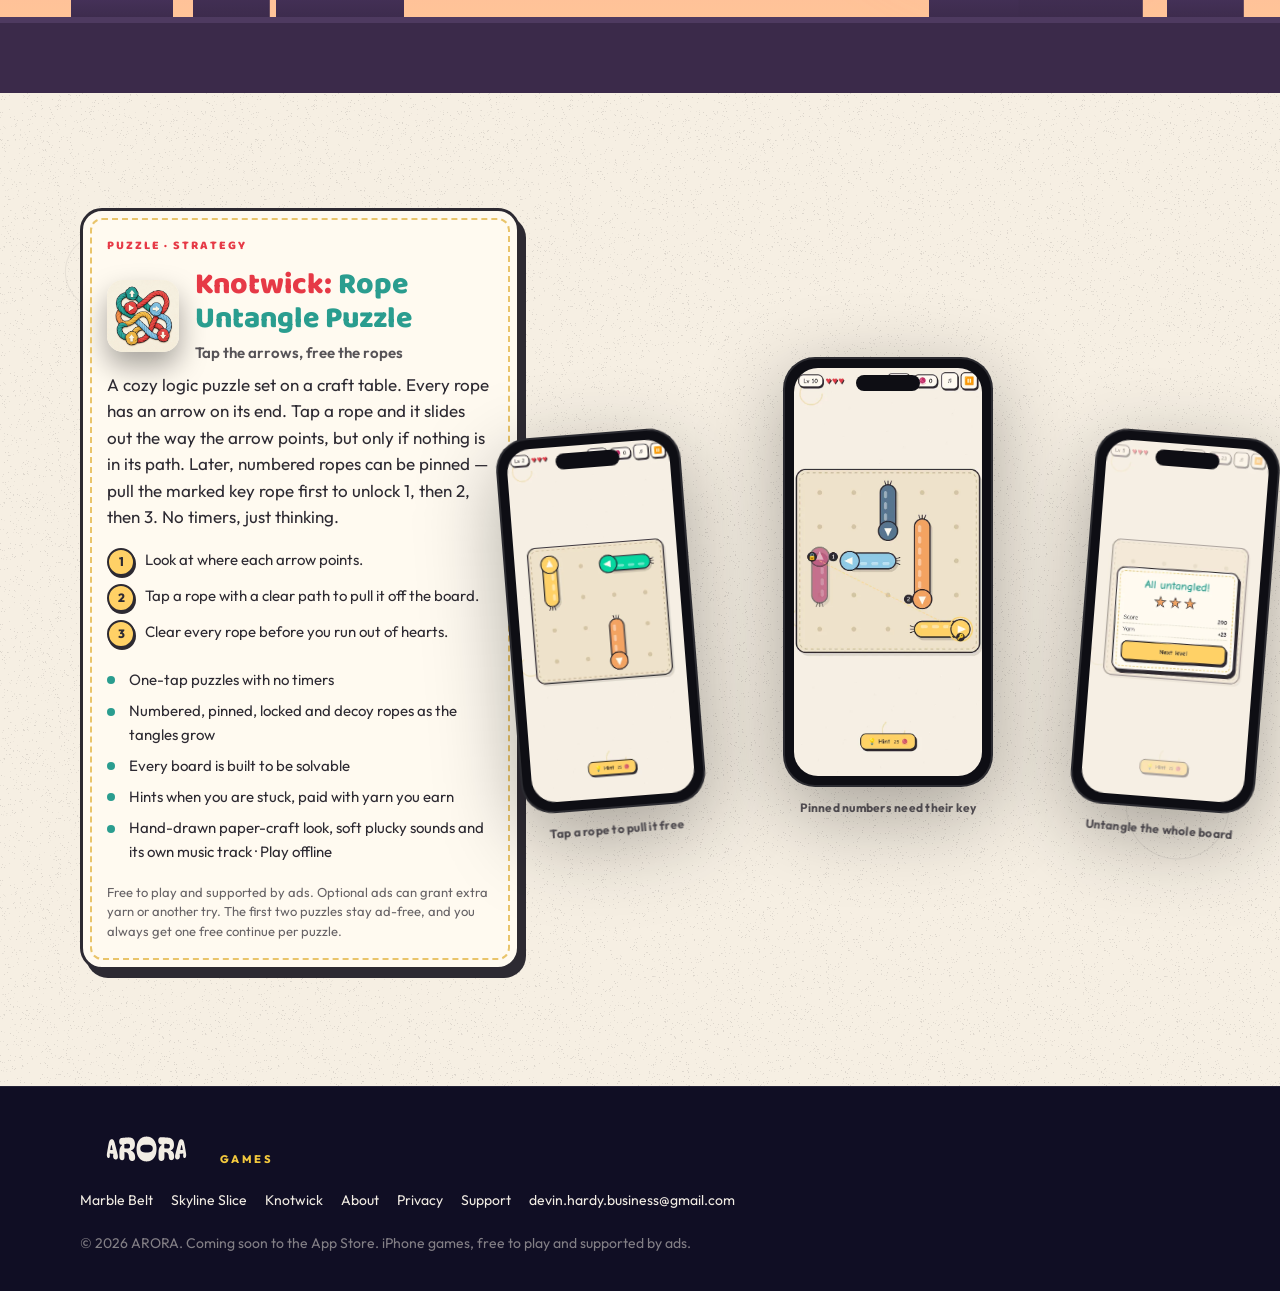
==== commit 3c6266ae: "Marble Belt: new gameplay loop (fill-order events, combos, powers, stars)" ====
--- a/index.html
+++ b/index.html
@@ -105,7 +105,7 @@
               <p>Tap &amp; match conveyor puzzle</p>
             </div>
           </div>
-          <p class="deck">Marbles ride around a moving conveyor belt. Tap a marble that matches an open cup and it drops right in. New colors drop in as you play, and later on, shifter marbles swap color for a score multiplier — more of them, and faster, as you climb. Fill every cup before time runs out. Sounds easy, until the belt gets busy.</p>
+          <p class="deck">Marbles ride around a moving conveyor belt. Tap a marble that matches an open cup and it drops right in. Cups can share a color. New colors drop in as you play — including decoys with no cup — and later on, marbles can swap places or turn gray for a few seconds. Shifter marbles swap color for a score multiplier, more of them and faster as you climb. Chain combos to earn Freeze, Magnet and Clear Stones powers (no ad required), grab short-lived golden marbles, and chase 1–3 stars — with a milestone every 10 levels. Fill every cup before time runs out. Sounds easy, until the belt gets busy.</p>
           <ol class="howto">
             <li><span class="n">1</span><span>Tap a marble on the belt to send it to the cup of the same color.</span></li>
             <li><span class="n">2</span><span>Wrong taps go to the tray, so choose carefully.</span></li>
@@ -113,12 +113,12 @@
           </ol>
           <ul class="features">
             <li>One-thumb tap controls and short, quick levels</li>
-            <li>Chain matches for combos and bigger scores</li>
-            <li>New twists as you climb: arriving colors, shifter marbles that get faster and more frequent, color order, locked cups, stones, rainbows and bombs</li>
+            <li>Chain matches for combos, streak coins, and earnable Freeze, Magnet and Clear Stones powers — no ad required</li>
+            <li>New twists as you climb: arriving colors, decoy colors, marbles that swap places, shifter marbles that get faster and more frequent, occasional FILL IN ORDER challenges, locked cups, stones (and ones that turn gray), rainbows and bombs</li>
             <li>Bright neon look, chunky sound effects and its own music track</li>
             <li>Play offline</li>
           </ul>
-          <p class="fine">Free to play and supported by ads. Optional ads can double your coins or add a tray slot. The first two levels stay ad-free, and you always get one free continue per level.</p>
+          <p class="fine">Free to play with light ads. Optional ads can double your coins or add a tray slot. The first two levels stay ad-free, and you always get one free continue per level.</p>
         </div>
         <div class="phones" aria-label="Marble Belt screenshots">
           <figure class="device">
@@ -131,14 +131,14 @@
           <figure class="device">
             <div class="frame">
               <span class="island" aria-hidden="true"></span>
-              <img src="mb-3.webp" width="540" height="1173" alt="Marble Belt: a shifter marble with a rainbow ring swaps color on the belt.">
+              <img src="mb-3.webp" width="540" height="1173" alt="Marble Belt: a FILL IN ORDER! pop-up challenge with numbered cups on the belt.">
             </div>
             <figcaption>Shifter marbles swap color</figcaption>
           </figure>
           <figure class="device">
             <div class="frame">
               <span class="island" aria-hidden="true"></span>
-              <img src="mb-5.webp" width="540" height="1173" alt="Marble Belt: a cleared belt and coins earned after a win.">
+              <img src="mb-5.webp" width="540" height="1173" alt="Marble Belt: a 3-star win screen after clearing the belt.">
             </div>
             <figcaption>Clear the belt, earn coins</figcaption>
           </figure>
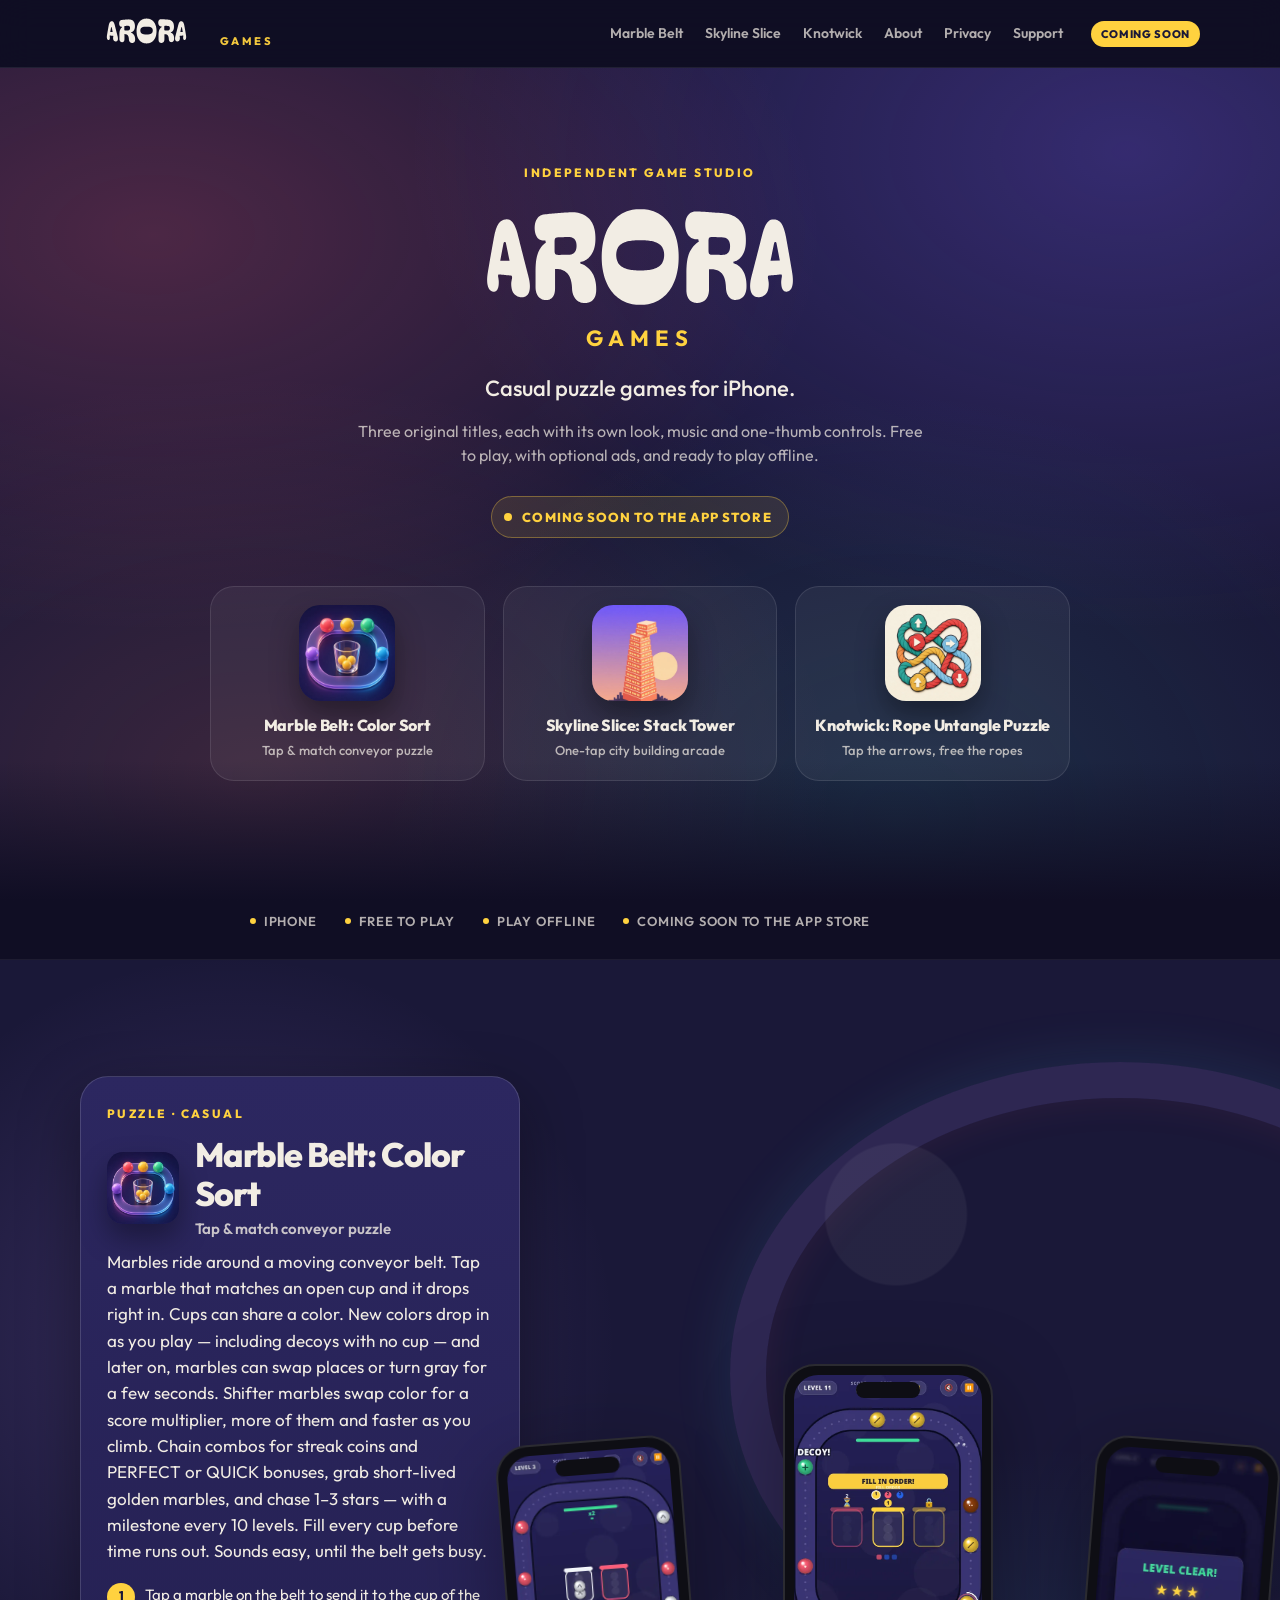
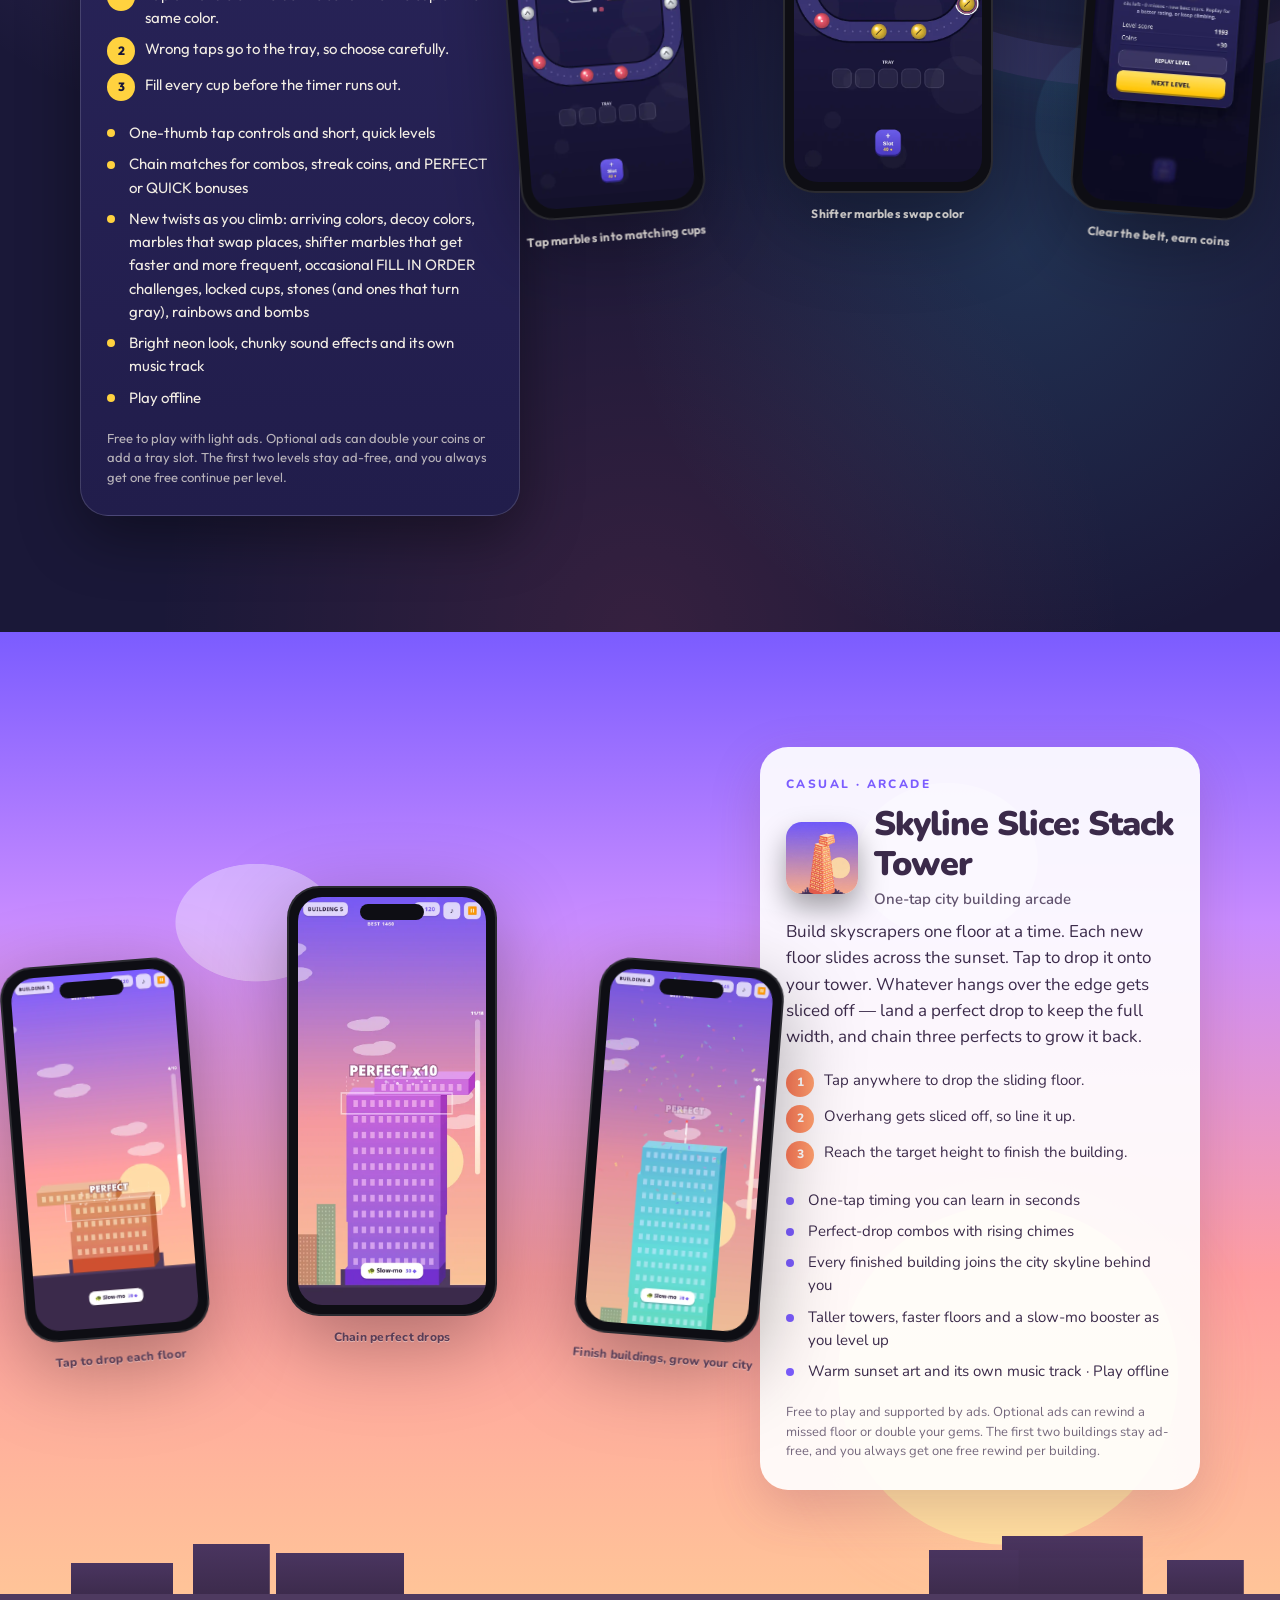
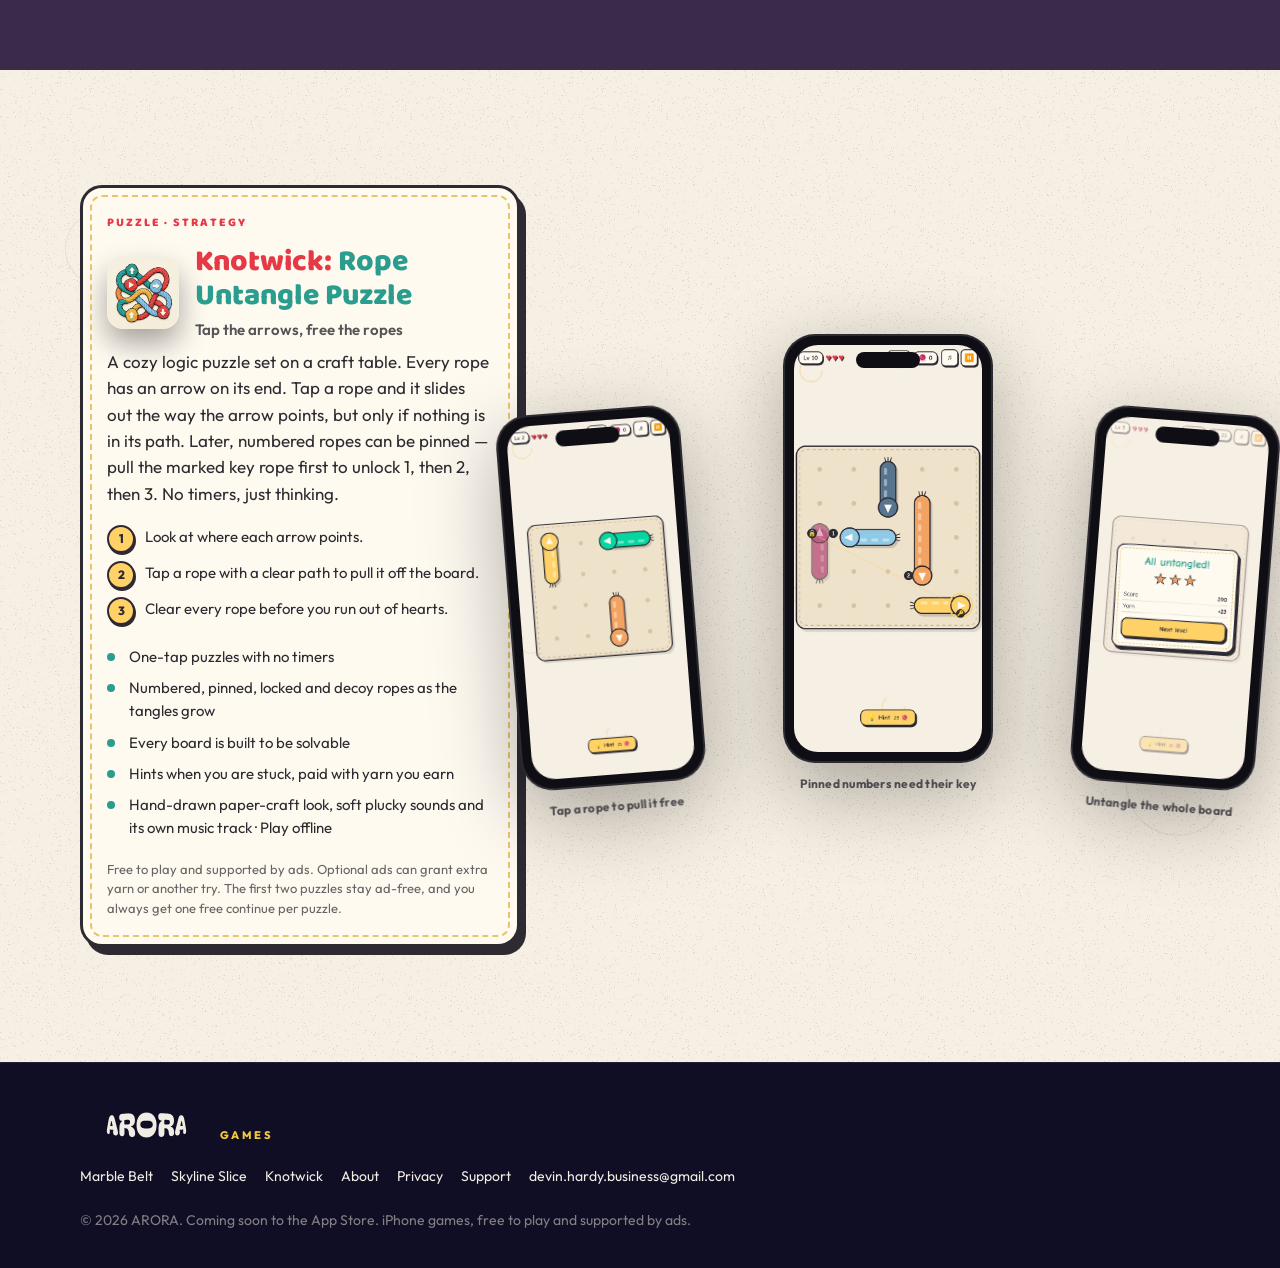
==== commit 2aeb8ce7: "Marble Belt: remove power-ups from site copy" ====
--- a/index.html
+++ b/index.html
@@ -105,7 +105,7 @@
               <p>Tap &amp; match conveyor puzzle</p>
             </div>
           </div>
-          <p class="deck">Marbles ride around a moving conveyor belt. Tap a marble that matches an open cup and it drops right in. Cups can share a color. New colors drop in as you play — including decoys with no cup — and later on, marbles can swap places or turn gray for a few seconds. Shifter marbles swap color for a score multiplier, more of them and faster as you climb. Chain combos to earn Freeze, Magnet and Clear Stones powers (no ad required), grab short-lived golden marbles, and chase 1–3 stars — with a milestone every 10 levels. Fill every cup before time runs out. Sounds easy, until the belt gets busy.</p>
+          <p class="deck">Marbles ride around a moving conveyor belt. Tap a marble that matches an open cup and it drops right in. Cups can share a color. New colors drop in as you play — including decoys with no cup — and later on, marbles can swap places or turn gray for a few seconds. Shifter marbles swap color for a score multiplier, more of them and faster as you climb. Chain combos for streak coins and PERFECT or QUICK bonuses, grab short-lived golden marbles, and chase 1–3 stars — with a milestone every 10 levels. Fill every cup before time runs out. Sounds easy, until the belt gets busy.</p>
           <ol class="howto">
             <li><span class="n">1</span><span>Tap a marble on the belt to send it to the cup of the same color.</span></li>
             <li><span class="n">2</span><span>Wrong taps go to the tray, so choose carefully.</span></li>
@@ -113,7 +113,7 @@
           </ol>
           <ul class="features">
             <li>One-thumb tap controls and short, quick levels</li>
-            <li>Chain matches for combos, streak coins, and earnable Freeze, Magnet and Clear Stones powers — no ad required</li>
+            <li>Chain matches for combos, streak coins, and PERFECT or QUICK bonuses</li>
             <li>New twists as you climb: arriving colors, decoy colors, marbles that swap places, shifter marbles that get faster and more frequent, occasional FILL IN ORDER challenges, locked cups, stones (and ones that turn gray), rainbows and bombs</li>
             <li>Bright neon look, chunky sound effects and its own music track</li>
             <li>Play offline</li>
